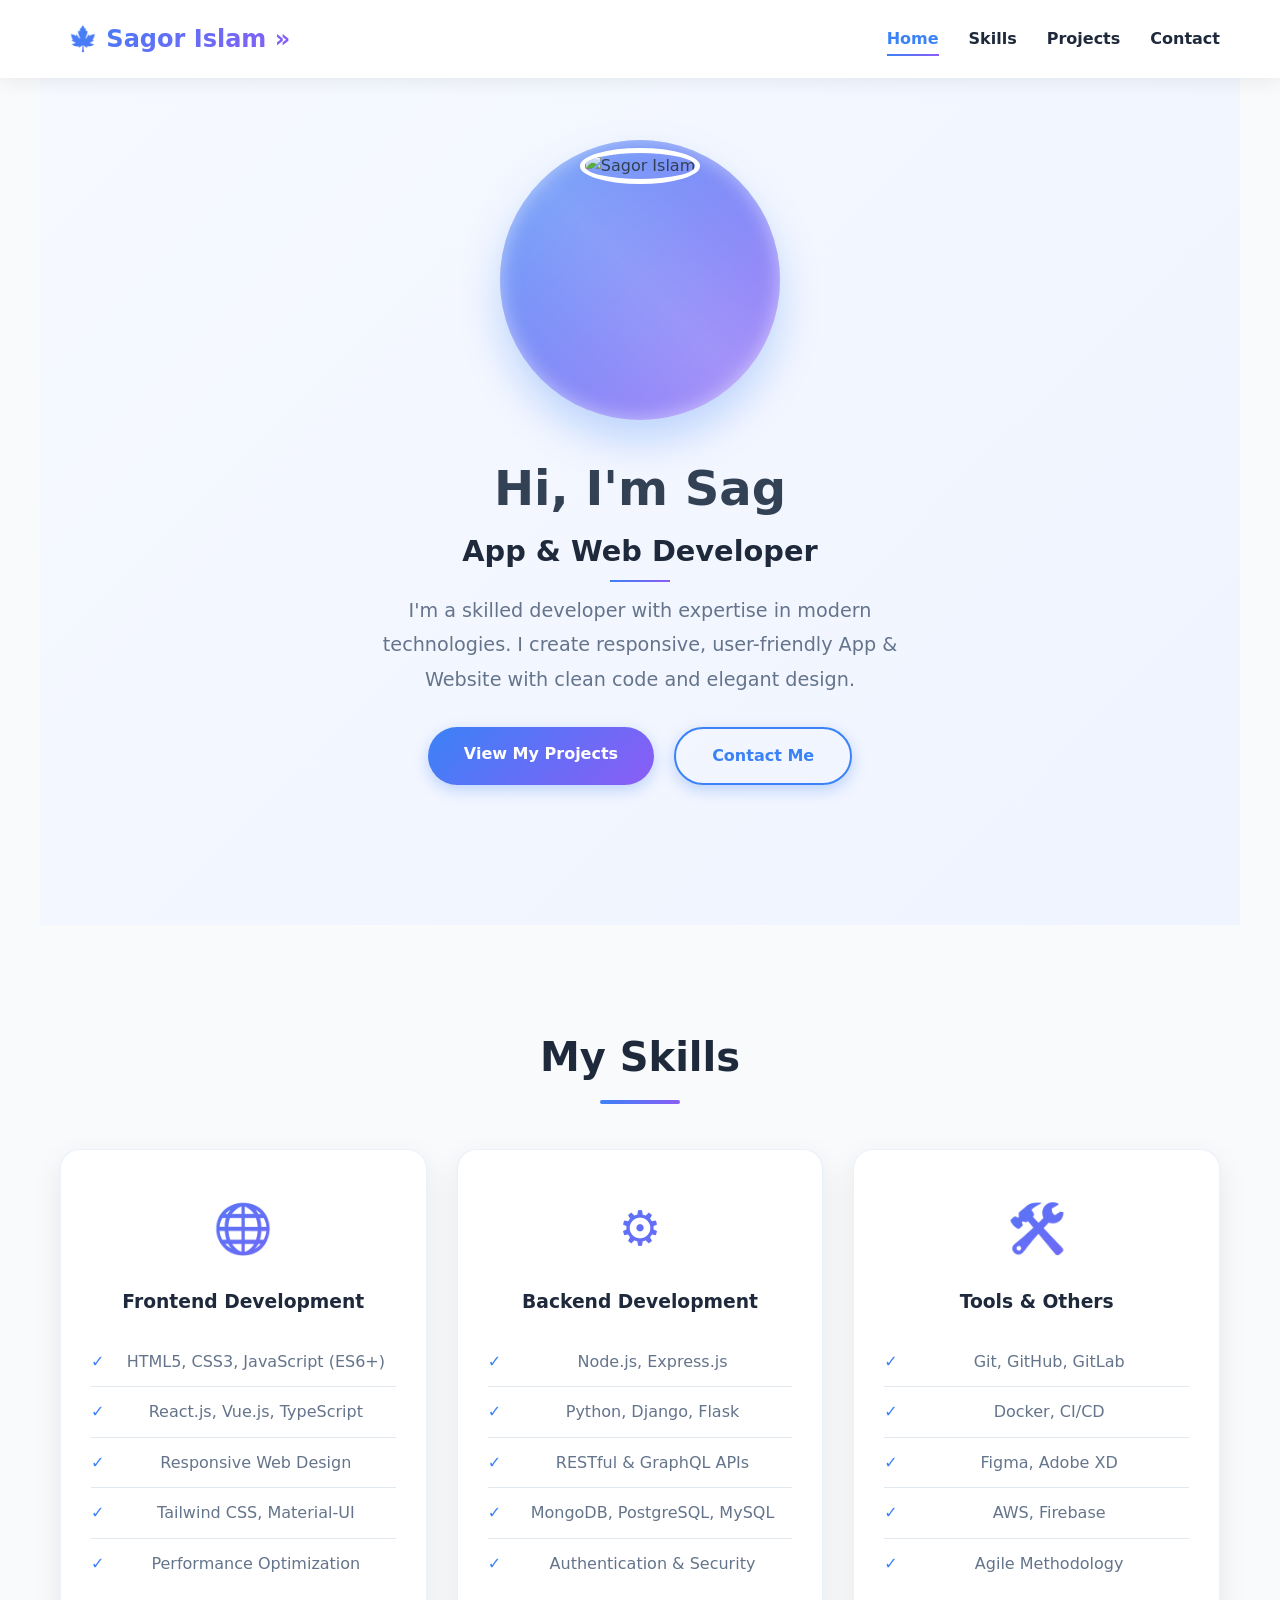
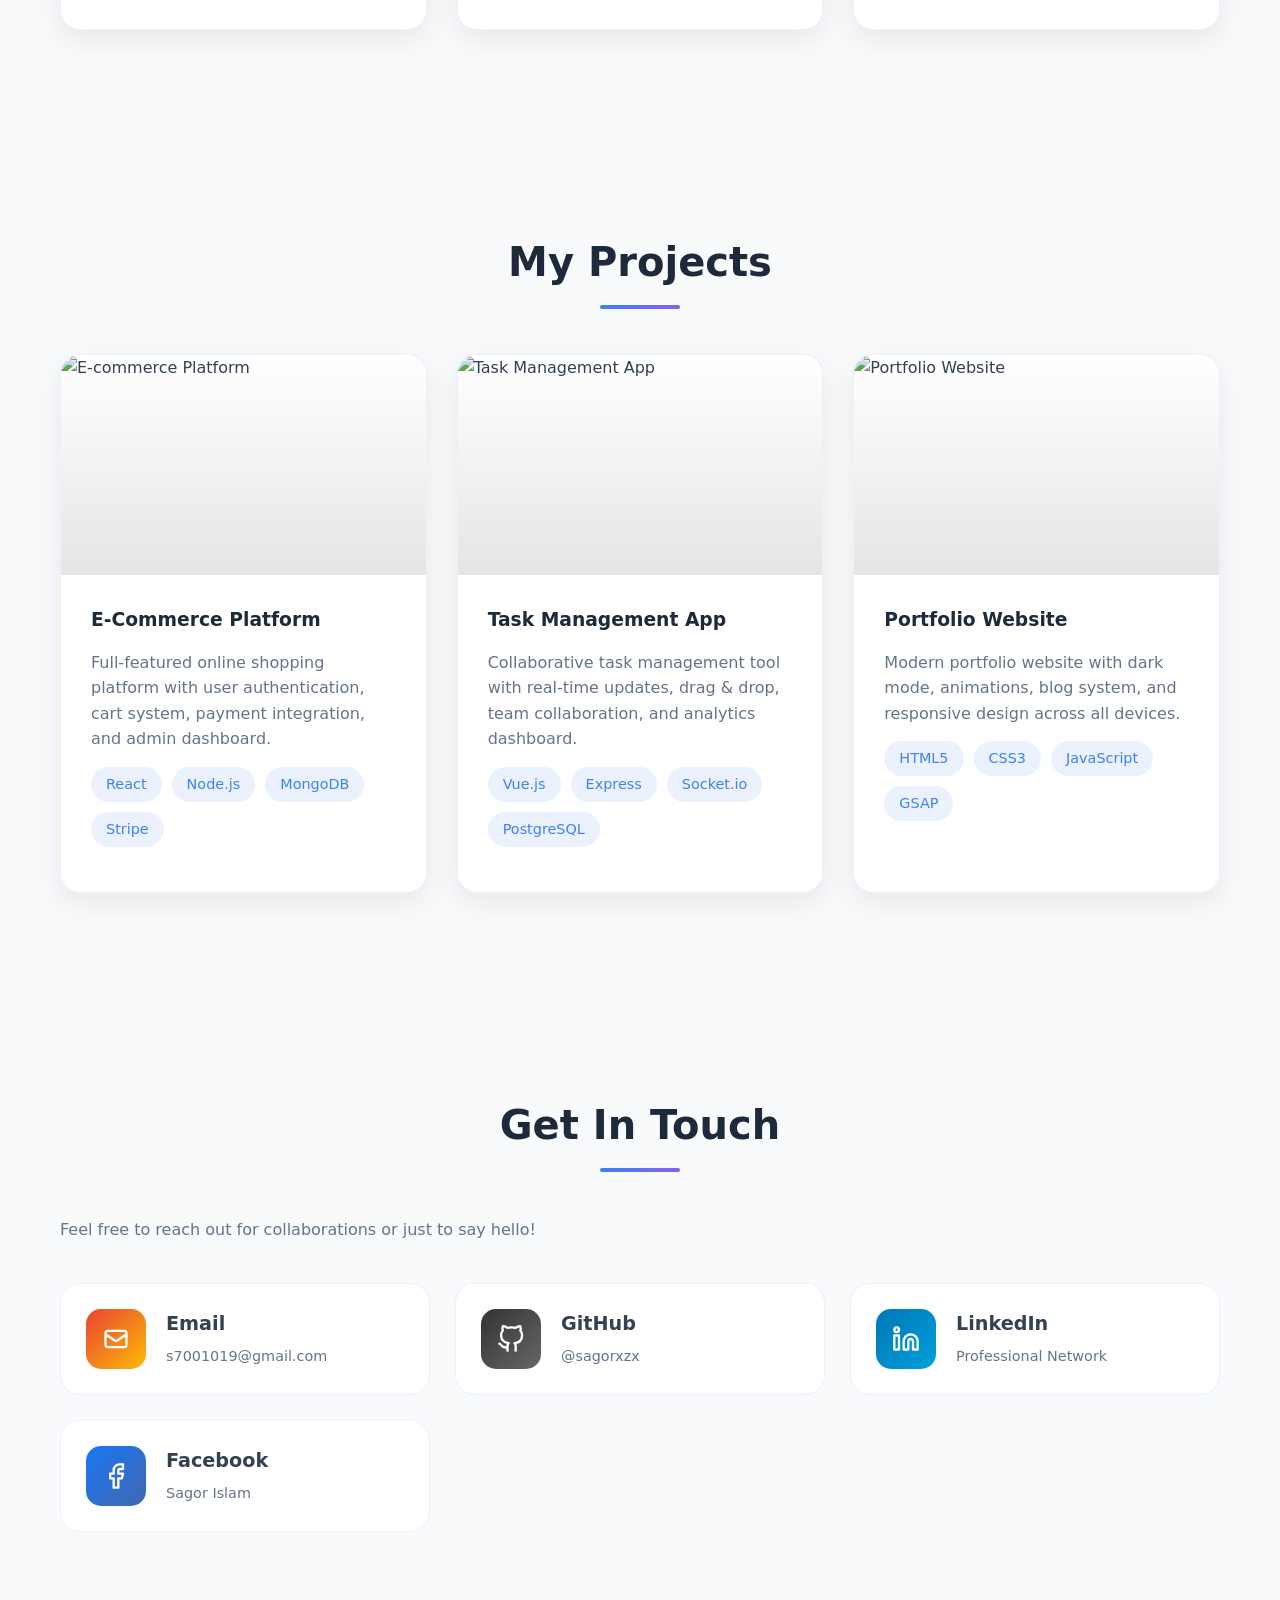
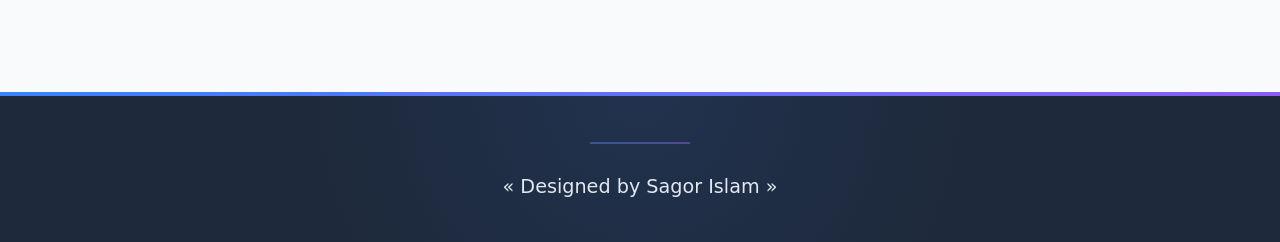
==== index.html @ 961beb1a "1" ====
<!DOCTYPE html>
<html lang="en">
<head>
  <meta charset="UTF-8" />
  <meta name="viewport" content="width=device-width, initial-scale=1.0" />
  <title>Sagor's Portfolio</title>
  
 
  <style>
    /* ===== CSS Reset ===== */
    * {
      margin: 0;
      padding: 0;
      box-sizing: border-box;
    }

    /* ===== Root Variables ===== */
    :root {
      --primary-color: #3b82f6;
      --primary-dark: #2563eb;
      --primary-light: #60a5fa;
      --secondary-color: #1e293b;
      --accent-color: #8b5cf6;
      --bg-color: #f8fafc;
      --text-color: #334155;
      --white: #ffffff;
      --card-bg: #ffffff;
      --shadow: 0 10px 30px rgba(0,0,0,0.08);
      --shadow-hover: 0 20px 40px rgba(59, 130, 246, 0.15);
      --gradient: linear-gradient(135deg, #3b82f6 0%, #8b5cf6 100%);
      --gradient-reverse: linear-gradient(135deg, #8b5cf6 0%, #3b82f6 100%);
      --gradient-radial: radial-gradient(circle at 30% 20%, rgba(59, 130, 246, 0.15) 0%, transparent 50%),
                         radial-gradient(circle at 70% 80%, rgba(139, 92, 246, 0.15) 0%, transparent 50%);
      --transition: all 0.3s ease;
    }

    /* ===== Global Styles ===== */
    html {
      scroll-behavior: smooth;
    }

    body {
      font-family: 'Inter', system-ui, -apple-system, sans-serif;
      background-color: var(--bg-color);
      color: var(--text-color);
      line-height: 1.6;
      overflow-x: hidden;
    }

    section {
      padding: 100px 20px;
      max-width: 1200px;
      margin: auto;
    }

    .section-title {
      text-align: center;
      margin-bottom: 60px;
      position: relative;
    }

    .section-title h2 {
      font-size: 2.5rem;
      color: var(--secondary-color);
      display: inline-block;
      font-weight: 700;
    }

    .section-title h2::after {
      content: '';
      position: absolute;
      width: 80px;
      height: 4px;
      background: var(--gradient);
      bottom: -15px;
      left: 50%;
      transform: translateX(-50%);
      border-radius: 2px;
    }

    p {
      margin-top: 10px;
      color: #64748b;
    }

    /* ===== Navbar ===== */
    header {
      position: fixed;
      top: 0;
      width: 100%;
      background: rgba(255, 255, 255, 0.95);
      backdrop-filter: blur(10px);
      box-shadow: 0 2px 20px rgba(0,0,0,0.08);
      z-index: 1000;
      transition: var(--transition);
    }

    header.scrolled {
      padding: 5px 0;
      box-shadow: 0 10px 30px rgba(0,0,0,0.1);
    }

    nav {
      max-width: 1200px;
      margin: auto;
      display: flex;
      justify-content: space-between;
      align-items: center;
      padding: 20px;
    }

    nav .logo {
      font-weight: 700;
      font-size: 1.5rem;
      background: var(--gradient);
      -webkit-background-clip: text;
      -webkit-text-fill-color: transparent;
      text-decoration: none;
      display: flex;
      align-items: center;
      gap: 8px;
      transition: var(--transition);
    }

    nav .logo::before {
      content: "";
      font-size: 1.3rem;
    }

    nav .logo:hover {
      transform: scale(1.05);
    }

    nav ul {
      list-style: none;
      display: flex;
      gap: 30px;
    }

    nav ul li a {
      text-decoration: none;
      color: var(--secondary-color);
      font-weight: 600;
      font-size: 1rem;
      padding: 8px 0;
      position: relative;
      transition: var(--transition);
    }

    nav ul li a::after {
      content: '';
      position: absolute;
      width: 0;
      height: 2px;
      background: var(--gradient);
      bottom: 0;
      left: 0;
      transition: width 0.3s ease;
    }

    nav ul li a:hover::after,
    nav ul li a.active::after {
      width: 100%;
    }

    nav ul li a:hover,
    nav ul li a.active {
      color: var(--primary-color);
      transform: translateY(-2px);
    }

    /* ===== Hero Section - IMPROVED BACKGROUND ===== */
    .hero {
      min-height: 100vh;
      display: flex;
      flex-direction: column;
      align-items: center;
      justify-content: center;
      position: relative;
      overflow: hidden;
      padding-top: 100px;
      text-align: center;
      background: linear-gradient(135deg, #f6f9ff 0%, #f0f4ff 100%);
    }

    .hero::before {
      content: '';
      position: absolute;
      width: 100%;
      height: 100%;
      background: var(--gradient-radial);
      z-index: -1;
    }

    .hero::after {
      content: '';
      position: absolute;
      top: 0;
      left: 0;
      width: 100%;
      height: 100%;
      background: 
        radial-gradient(circle at 20% 30%, rgba(59, 130, 246, 0.08) 0%, transparent 40%),
        radial-gradient(circle at 80% 70%, rgba(139, 92, 246, 0.08) 0%, transparent 40%),
        radial-gradient(circle at 40% 80%, rgba(59, 130, 246, 0.05) 0%, transparent 30%),
        radial-gradient(circle at 60% 20%, rgba(139, 92, 246, 0.05) 0%, transparent 30%);
      z-index: -1;
      animation: pulse 8s ease-in-out infinite alternate;
    }

    @keyframes pulse {
      0% {
        opacity: 0.7;
        transform: scale(1);
      }
      100% {
        opacity: 1;
        transform: scale(1.05);
      }
    }

    .hero-content {
      max-width: 800px;
      width: 100%;
      display: flex;
      flex-direction: column;
      align-items: center;
      padding: 40px 20px;
      animation: fadeInUp 1s ease;
      position: relative;
      z-index: 1;
    }

    @keyframes fadeInUp {
      from {
        opacity: 0;
        transform: translateY(30px);
      }
      to {
        opacity: 1;
        transform: translateY(0);
      }
    }

    .profile-container {
      width: 280px;
      height: 280px;
      margin: 0 auto 40px;
      border-radius: 50%;
      background: var(--gradient);
      padding: 8px;
      box-shadow: 
        0 20px 40px rgba(59, 130, 246, 0.3),
        0 0 0 15px rgba(255, 255, 255, 0.1),
        inset 0 0 20px rgba(255, 255, 255, 0.5);
      animation: float 6s ease-in-out infinite;
      position: relative;
      overflow: hidden;
    }

    .profile-container::before {
      content: '';
      position: absolute;
      top: -50%;
      left: -50%;
      width: 200%;
      height: 200%;
      background: linear-gradient(
        45deg,
        transparent,
        rgba(255, 255, 255, 0.3),
        transparent
      );
      animation: shine 3s ease-in-out infinite;
    }

    @keyframes shine {
      0% {
        transform: translateX(-100%) translateY(-100%) rotate(45deg);
      }
      100% {
        transform: translateX(100%) translateY(100%) rotate(45deg);
      }
    }

    @keyframes float {
      0%, 100% {
        transform: translateY(0);
      }
      50% {
        transform: translateY(-20px);
      }
    }

    .profile-pic {
      width: 100%;
      height: 100%;
      border-radius: 50%;
      object-fit: cover;
      border: 5px solid white;
      position: relative;
      z-index: 2;
    }

    .hero-text {
      text-align: center;
    }

    .hero h1 {
      font-size: 3rem;
      margin-bottom: 10px;
      line-height: 1.2;
      position: relative;
    }

    .hero .name {
      background: var(--gradient);
      -webkit-background-clip: text;
      -webkit-text-fill-color: transparent;
      font-weight: 700;
      position: relative;
      display: inline-block;
    }

    .hero .name::after {
      content: '';
      position: absolute;
      bottom: -5px;
      left: 0;
      width: 100%;
      height: 3px;
      background: var(--gradient);
      border-radius: 2px;
      transform: scaleX(0);
      transition: transform 0.3s ease;
    }

    .hero h1:hover .name::after {
      transform: scaleX(1);
    }

    .hero h3 {
      font-size: 1.8rem;
      font-weight: 600;
      margin-bottom: 20px;
      color: var(--secondary-color);
      position: relative;
      display: inline-block;
    }

    .hero h3::after {
      content: '';
      position: absolute;
      bottom: -8px;
      left: 50%;
      transform: translateX(-50%);
      width: 60px;
      height: 2px;
      background: var(--gradient);
    }

    .hero p {
      max-width: 600px;
      margin: 0 auto 30px;
      font-size: 1.2rem;
      line-height: 1.8;
      color: #64748b;
      position: relative;
      padding: 0 20px;
    }

    .hero-btns {
      display: flex;
      gap: 20px;
      margin-top: 30px;
      justify-content: center;
    }

    .btn {
      display: inline-block;
      padding: 14px 36px;
      background: var(--gradient);
      color: var(--white);
      border-radius: 50px;
      text-decoration: none;
      font-weight: 600;
      font-size: 1rem;
      transition: var(--transition);
      border: none;
      cursor: pointer;
      box-shadow: 0 5px 15px rgba(59, 130, 246, 0.3);
      position: relative;
      overflow: hidden;
      z-index: 1;
    }

    .btn::before {
      content: '';
      position: absolute;
      top: 0;
      left: 0;
      width: 100%;
      height: 100%;
      background: var(--gradient-reverse);
      z-index: -1;
      opacity: 0;
      transition: opacity 0.3s ease;
    }

    .btn:hover {
      transform: translateY(-5px);
      box-shadow: 0 15px 30px rgba(59, 130, 246, 0.4);
    }

    .btn:hover::before {
      opacity: 1;
    }

    .btn-outline {
      background: transparent;
      color: var(--primary-color);
      border: 2px solid var(--primary-color);
    }

    .btn-outline:hover {
      background: var(--gradient);
      color: white;
      border-color: transparent;
    }

    /* ===== Skills Section ===== */
    .skills-container {
      display: grid;
      grid-template-columns: repeat(auto-fit, minmax(300px, 1fr));
      gap: 30px;
      margin-top: 40px;
    }

    .skill-card {
      background: var(--card-bg);
      padding: 40px 30px;
      border-radius: 20px;
      box-shadow: var(--shadow);
      transition: var(--transition);
      text-align: center;
      border: 1px solid rgba(59, 130, 246, 0.1);
      position: relative;
      overflow: hidden;
    }

    .skill-card::before {
      content: '';
      position: absolute;
      top: 0;
      left: 0;
      width: 100%;
      height: 5px;
      background: var(--gradient);
      transform: scaleX(0);
      transition: transform 0.3s ease;
      transform-origin: left;
    }

    .skill-card:hover::before {
      transform: scaleX(1);
    }

    .skill-card:hover {
      transform: translateY(-10px);
      box-shadow: var(--shadow-hover);
      border-color: rgba(59, 130, 246, 0.3);
    }

    .skill-icon {
      font-size: 3rem;
      margin-bottom: 20px;
      display: block;
      background: var(--gradient);
      -webkit-background-clip: text;
      -webkit-text-fill-color: transparent;
      transition: var(--transition);
    }

    .skill-card:hover .skill-icon {
      transform: scale(1.1) rotate(5deg);
    }

    .skill-card h3 {
      margin-bottom: 15px;
      color: var(--secondary-color);
      transition: var(--transition);
    }

    .skill-card:hover h3 {
      color: var(--primary-color);
    }

    .skill-list {
      list-style: none;
      margin-top: 20px;
    }

    .skill-list li {
      padding: 12px 0;
      border-bottom: 1px solid #e2e8f0;
      color: #64748b;
      position: relative;
      padding-left: 25px;
      transition: var(--transition);
    }

    .skill-list li:hover {
      color: var(--primary-color);
      transform: translateX(5px);
    }

    .skill-list li:last-child {
      border-bottom: none;
    }

    .skill-list li::before {
      content: "✓";
      position: absolute;
      left: 0;
      color: var(--primary-color);
      font-weight: bold;
      transition: var(--transition);
    }

    .skill-list li:hover::before {
      transform: scale(1.3);
    }

    /* ===== Projects Section ===== */
    .projects-container {
      display: grid;
      grid-template-columns: repeat(auto-fill, minmax(350px, 1fr));
      gap: 30px;
      margin-top: 40px;
    }

    .project-card {
      background: var(--card-bg);
      border-radius: 20px;
      overflow: hidden;
      box-shadow: var(--shadow);
      transition: var(--transition);
      border: 1px solid rgba(59, 130, 246, 0.1);
      position: relative;
    }

    .project-card::after {
      content: '';
      position: absolute;
      top: 0;
      left: 0;
      width: 100%;
      height: 100%;
      background: var(--gradient);
      opacity: 0;
      transition: opacity 0.3s ease;
      z-index: 1;
      pointer-events: none;
    }

    .project-card:hover::after {
      opacity: 0.05;
    }

    .project-card:hover {
      transform: translateY(-10px);
      box-shadow: var(--shadow-hover);
    }

    .project-img {
      height: 220px;
      width: 100%;
      overflow: hidden;
      position: relative;
    }

    .project-img::after {
      content: '';
      position: absolute;
      top: 0;
      left: 0;
      width: 100%;
      height: 100%;
      background: linear-gradient(to bottom, transparent, rgba(0,0,0,0.1));
      z-index: 1;
    }

    .project-img img {
      width: 100%;
      height: 100%;
      object-fit: cover;
      transition: transform 0.5s ease;
    }

    .project-card:hover .project-img img {
      transform: scale(1.1);
    }

    .project-content {
      padding: 30px;
      position: relative;
      z-index: 2;
    }

    .project-content h3 {
      margin-bottom: 15px;
      color: var(--secondary-color);
      transition: var(--transition);
    }

    .project-card:hover .project-content h3 {
      color: var(--primary-color);
    }

    .project-tags {
      display: flex;
      flex-wrap: wrap;
      gap: 10px;
      margin: 15px 0;
    }

    .project-tags span {
      background: rgba(59, 130, 246, 0.1);
      color: var(--primary-color);
      padding: 6px 15px;
      border-radius: 20px;
      font-size: 0.9rem;
      font-weight: 500;
      transition: var(--transition);
    }

    .project-tags span:hover {
      background: rgba(59, 130, 246, 0.2);
      transform: translateY(-2px);
    }

    /* ===== Contact Section - Design 4 (Tilt Effect) ===== */
    .tilt-cards {
      display: grid;
      grid-template-columns: repeat(auto-fit, minmax(280px, 1fr));
      gap: 25px;
      margin-top: 40px;
    }

    .contact-link.tilt {
      display: flex;
      flex-direction: row;
      align-items: center;
      padding: 25px;
      text-align: left;
      width: 100%;
      background: var(--card-bg);
      border: 1px solid rgba(59, 130, 246, 0.1);
      border-radius: 20px;
      transition: all 0.4s cubic-bezier(0.175, 0.885, 0.32, 1.275);
      perspective: 1000px;
      position: relative;
      overflow: hidden;
      text-decoration: none;
      color: var(--text-color);
    }

    .contact-link.tilt::before {
      content: '';
      position: absolute;
      top: 0;
      left: 0;
      width: 100%;
      height: 100%;
      background: var(--gradient);
      opacity: 0;
      transition: opacity 0.3s ease;
      z-index: 0;
    }

    .contact-link.tilt:hover {
      transform: rotateY(10deg) rotateX(5deg) translateY(-10px);
      box-shadow: 
        20px 20px 40px rgba(0,0,0,0.1),
        -10px -10px 30px rgba(255,255,255,0.7);
      color: white;
    }

    .contact-link.tilt:hover::before {
      opacity: 1;
    }

    .tilt-icon {
      width: 60px;
      height: 60px;
      border-radius: 15px;
      display: flex;
      align-items: center;
      justify-content: center;
      margin-right: 20px;
      flex-shrink: 0;
      transition: all 0.3s ease;
      position: relative;
      z-index: 1;
    }

    .tilt-icon svg {
      width: 28px;
      height: 28px;
      transition: all 0.3s ease;
    }

    .contact-link.tilt:hover .tilt-icon {
      transform: scale(1.1) rotate(-5deg);
      border-radius: 20px;
      background: rgba(255, 255, 255, 0.2);
    }

    .contact-link.tilt:hover .tilt-icon svg {
      color: white;
    }

    .email-icon {
      background: linear-gradient(135deg, #EA4335 0%, #FBBC05 100%);
    }

    .email-icon svg {
      color: white;
    }

    .github-icon {
      background: linear-gradient(135deg, #333 0%, #666 100%);
    }

    .github-icon svg {
      color: white;
    }

    .linkedin-icon {
      background: linear-gradient(135deg, #0077B5 0%, #00A0DC 100%);
    }

    .linkedin-icon svg {
      color: white;
    }

    .facebook-icon {
      background: linear-gradient(135deg, #1877F2 0%, #4267B2 100%);
    }

    .facebook-icon svg {
      color: white;
    }

    .tilt-content {
      flex: 1;
      position: relative;
      z-index: 1;
    }

    .tilt-title {
      font-weight: 700;
      font-size: 1.2rem;
      display: block;
      margin-bottom: 5px;
      transition: all 0.3s ease;
    }

    .tilt-sub {
      font-size: 0.9rem;
      color: #64748b;
      display: block;
      transition: all 0.3s ease;
    }

    .contact-link.tilt:hover .tilt-title,
    .contact-link.tilt:hover .tilt-sub {
      color: white;
    }

    .tilt-arrow {
      font-size: 1.5rem;
      font-weight: 300;
      opacity: 0;
      transform: translateX(-10px);
      transition: all 0.3s ease;
      position: relative;
      z-index: 1;
    }

    .contact-link.tilt:hover .tilt-arrow {
      opacity: 1;
      transform: translateX(0);
      color: white;
    }

    /* ===== Footer ===== */
    footer {
      text-align: center;
      padding: 20px 20px;
      background: var(--secondary-color);
      color: #cbd5e1;
      margin-top: 60px;
      position: relative;
      overflow: hidden;
    }

    footer::before {
      content: '';
      position: absolute;
      top: 0;
      left: 0;
      right: 0;
      height: 4px;
      background: var(--gradient);
    }

    footer::after {
      content: '';
      position: absolute;
      top: 0;
      left: 0;
      width: 100%;
      height: 100%;
      background: radial-gradient(circle at 50% 0%, rgba(59, 130, 246, 0.1) 0%, transparent 50%);
      pointer-events: none;
    }

    .footer-content {
      max-width: 600px;
      margin: 0 auto;
      position: relative;
      z-index: 1;
    }

    .footer-content p {
      font-size: 1.2rem;
      margin-bottom: 20px;
      color: #e2e8f0;
    }

    .copyright {
      margin-top: 30px;
      font-size: 0.9rem;
      color: #94a3b8;
      position: relative;
      padding-top: 20px;
    }

    .copyright::before {
      content: '';
      position: absolute;
      top: 0;
      left: 50%;
      transform: translateX(-50%);
      width: 100px;
      height: 2px;
      background: var(--gradient);
      opacity: 0.5;
    }

    /* ===== Scroll Progress Indicator ===== */
    .scroll-progress {
      position: fixed;
      top: 0;
      left: 0;
      width: 0%;
      height: 4px;
      background: var(--gradient);
      z-index: 9999;
      transition: width 0.1s ease;
    }

    /* ===== Back to Top Button ===== */
    .back-to-top {
      position: fixed;
      bottom: 30px;
      right: 30px;
      width: 50px;
      height: 50px;
      background: var(--gradient);
      color: white;
      border-radius: 50%;
      display: flex;
      align-items: center;
      justify-content: center;
      text-decoration: none;
      font-size: 1.5rem;
      box-shadow: 0 5px 20px rgba(59, 130, 246, 0.3);
      transition: var(--transition);
      opacity: 0;
      visibility: hidden;
      transform: translateY(20px);
      z-index: 100;
    }

    .back-to-top.visible {
      opacity: 1;
      visibility: visible;
      transform: translateY(0);
    }

    .back-to-top:hover {
      transform: translateY(-5px);
      box-shadow: 0 10px 30px rgba(59, 130, 246, 0.4);
    }

    /* ===== Responsive ===== */
    @media (max-width: 992px) {
      .profile-container {
        width: 250px;
        height: 250px;
      }
      
      .hero h1 {
        font-size: 2.8rem;
      }
      
      .section-title h2 {
        font-size: 2.2rem;
      }
    }

    @media (max-width: 768px) {
      section {
        padding: 80px 20px;
      }
      
      .hero h1 {
        font-size: 2.4rem;
      }
      
      .hero h3 {
        font-size: 1.5rem;
      }
      
      .hero-btns {
        flex-direction: column;
        align-items: center;
        gap: 15px;
      }
      
      .btn {
        width: 100%;
        max-width: 250px;
      }
      
      nav ul {
        gap: 15px;
      }
      
      .projects-container {
        grid-template-columns: 1fr;
      }
      
      .tilt-cards {
        grid-template-columns: 1fr;
        gap: 20px;
      }
      
      .contact-link.tilt {
        padding: 20px;
      }
      
      .tilt-icon {
        width: 50px;
        height: 50px;
        margin-right: 15px;
      }
      
      .tilt-icon svg {
        width: 24px;
        height: 24px;
      }
    }

    @media (max-width: 576px) {
      nav {
        flex-direction: column;
        gap: 15px;
        padding: 15px;
      }
      
      nav ul {
        flex-wrap: wrap;
        justify-content: center;
        gap: 12px;
      }
      
      nav ul li a {
        font-size: 0.9rem;
      }
      
      .hero h1 {
        font-size: 2.2rem;
      }
      
      .profile-container {
        width: 220px;
        height: 220px;
      }
      
      .skill-card {
        padding: 30px 20px;
      }
      
      .section-title h2 {
        font-size: 1.8rem;
      }
      
      .tilt-title {
        font-size: 1.1rem;
      }
      
      .tilt-sub {
        font-size: 0.85rem;
      }
      
      .contact-link.tilt {
        padding: 18px;
      }
      
      .tilt-icon {
        width: 45px;
        height: 45px;
        margin-right: 12px;
      }
      
      .hero p {
        font-size: 1.1rem;
        padding: 0 15px;
      }
      
      .back-to-top {
        bottom: 20px;
        right: 20px;
        width: 45px;
        height: 45px;
        font-size: 1.3rem;
      }
    }
  </style>
</head>

<body>
  <!-- =====================
       Scroll Progress
       ===================== -->
  <div class="scroll-progress" id="scrollProgress"></div>

  <!-- =====================
       Navbar
       ===================== -->
  <header>
    <nav>
      <a href="#home" class="logo">
             🍁 Sagor Islam »</a>
      <ul>
        <li><a href="#home" class="active">Home</a></li>
        <li><a href="#skills">Skills</a></li>
        <li><a href="#projects">Projects</a></li>
        <li><a href="#contact">Contact</a></li>
      </ul>
    </nav>
  </header>

  <!-- =====================
       Hero Section
       ===================== -->
  <section class="hero" id="home">
    <div class="hero-content">
      <!-- Profile Picture First -->
      <div class="profile-container">
        <img src="profile_image.png" 
             alt="Sagor Islam" class="profile-pic">
      </div>
      
      <!-- Text Content Below Picture -->
      <div class="hero-text">
        <h1>Hi, I'm <span class="name">Sagor </span></h1>
        <h3>App & Web Developer </h3>
     
        <p>I'm a skilled developer with expertise in modern technologies. I create responsive, user-friendly App & Website with clean code and elegant design.
                 </p>
        
              
        <!-- Buttons -->
        <div class="hero-btns">
          <a href="#projects" class="btn">View My Projects</a>
          <a href="#contact" class="btn btn-outline">Contact Me</a>
        </div>
      </div>
    </div>
  </section>

  <!-- =====================
       Skills Section
       ===================== -->
  <section id="skills">
    <div class="section-title">
      <h2>My Skills</h2>
    </div>
    <div class="skills-container">
      <div class="skill-card">
        <div class="skill-icon">🌐</div>
        <h3>Frontend Development</h3>
        <ul class="skill-list">
          <li>HTML5, CSS3, JavaScript (ES6+)</li>
          <li>React.js, Vue.js, TypeScript</li>
          <li>Responsive Web Design</li>
          <li>Tailwind CSS, Material-UI</li>
          <li>Performance Optimization</li>
        </ul>
      </div>
      
      <div class="skill-card">
        <div class="skill-icon">⚙️</div>
        <h3>Backend Development</h3>
        <ul class="skill-list">
          <li>Node.js, Express.js</li>
          <li>Python, Django, Flask</li>
          <li>RESTful & GraphQL APIs</li>
          <li>MongoDB, PostgreSQL, MySQL</li>
          <li>Authentication & Security</li>
        </ul>
      </div>
      
      <div class="skill-card">
        <div class="skill-icon">🛠️</div>
        <h3>Tools & Others</h3>
        <ul class="skill-list">
          <li>Git, GitHub, GitLab</li>
          <li>Docker, CI/CD</li>
          <li>Figma, Adobe XD</li>
          <li>AWS, Firebase</li>
          <li>Agile Methodology</li>
        </ul>
      </div>
    </div>
  </section>

  <!-- =====================
       Projects Section
       ===================== -->
  <section id="projects">
    <div class="section-title">
      <h2>My Projects</h2>
    </div>
    <div class="projects-container">
      <div class="project-card">
        <div class="project-img">
          <img src="https://images.unsplash.com/photo-1556742049-0cfed4f6a45d?ixlib=rb-4.0.3&ixid=M3wxMjA3fDB8MHxwaG90by1wYWdlfHx8fGVufDB8fHx8fA%3D%3D&auto=format&fit=crop&w=1170&q=80" 
               alt="E-commerce Platform">
        </div>
        <div class="project-content">
          <h3>E-Commerce Platform</h3>
          <p>Full-featured online shopping platform with user authentication, cart system, payment integration, and admin dashboard.</p>
          <div class="project-tags">
            <span>React</span>
            <span>Node.js</span>
            <span>MongoDB</span>
            <span>Stripe</span>
          </div>
        </div>
      </div>
      
      <div class="project-card">
        <div class="project-img">
          <img src="https://images.unsplash.com/photo-1611224923853-80b023f02d71?ixlib=rb-4.0.3&ixid=M3wxMjA3fDB8MHxwaG90by1wYWdlfHx8fGVufDB8fHx8fA%3D%3D&auto=format&fit=crop&w=1169&q=80" 
               alt="Task Management App">
        </div>
        <div class="project-content">
          <h3>Task Management App</h3>
          <p>Collaborative task management tool with real-time updates, drag & drop, team collaboration, and analytics dashboard.</p>
          <div class="project-tags">
            <span>Vue.js</span>
            <span>Express</span>
            <span>Socket.io</span>
            <span>PostgreSQL</span>
          </div>
        </div>
      </div>
      
      <div class="project-card">
        <div class="project-img">
          <img src="https://images.unsplash.com/photo-1460925895917-afdab827c52f?ixlib=rb-4.0.3&ixid=M3wxMjA3fDB8MHxwaG90by1wYWdlfHx8fGVufDB8fHx8fA%3D%3D&auto=format&fit=crop&w=1115&q=80" 
               alt="Portfolio Website">
        </div>
        <div class="project-content">
          <h3>Portfolio Website</h3>
          <p>Modern portfolio website with dark mode, animations, blog system, and responsive design across all devices.</p>
          <div class="project-tags">
            <span>HTML5</span>
            <span>CSS3</span>
            <span>JavaScript</span>
            <span>GSAP</span>
          </div>
        </div>
      </div>
    </div>
  </section>

  <!-- =====================
       Contact Section - Design 4
       ===================== -->
  <section class="contact" id="contact">
    <div class="section-title">
      <h2>Get In Touch</h2>
    </div>
    <div class="contact-container">
      <p>Feel free to reach out for collaborations or just to say hello!</p>
      
      <!-- Tilt Effect Design -->
      <div class="contact-links tilt-cards">
        <!-- Email -->
        <a href="mailto:s7001019@gmail.com" class="contact-link tilt">
          <div class="tilt-icon email-icon">
            <svg viewBox="0 0 24 24" fill="none" xmlns="http://www.w3.org/2000/svg">
              <path d="M3 8L10.89 13.26C11.2187 13.4793 11.6049 13.5963 12 13.5963C12.3951 13.5963 12.7813 13.4793 13.11 13.26L21 8M5 19H19C20.1 19 21 18.1 21 17V7C21 5.9 20.1 5 19 5H5C3.9 5 3 5.9 3 7V17C3 18.1 3.9 19 5 19Z" stroke="currentColor" stroke-width="2" stroke-linecap="round" stroke-linejoin="round"/>
            </svg>
          </div>
          <div class="tilt-content">
            <span class="tilt-title">Email</span>
            <span class="tilt-sub">s7001019@gmail.com</span>
          </div>
          <div class="tilt-arrow">→</div>
        </a>
        
        <!-- GitHub -->
        <a href="https://github.com/sagorxzx" target="_blank" class="contact-link tilt">
          <div class="tilt-icon github-icon">
            <svg viewBox="0 0 24 24" fill="none" xmlns="http://www.w3.org/2000/svg">
              <path d="M9 19C4 20.5 4 16.5 2 16M16 22V18.13C16.0375 17.6532 15.9731 17.1738 15.811 16.7238C15.6489 16.2738 15.3929 15.8634 15.06 15.52C18.2 15.17 21.5 13.98 21.5 8.52C21.4997 7.12383 20.9627 5.7812 20 4.77C20.4559 3.54851 20.4236 2.19835 19.91 1C19.91 1 18.73 0.65 16 2.48C13.708 1.85882 11.292 1.85882 9 2.48C6.27 0.65 5.09 1 5.09 1C4.57638 2.19835 4.54414 3.54851 5 4.77C4.03013 5.7887 3.49252 7.14346 3.5 8.55C3.5 13.97 6.8 15.16 9.94 15.55C9.611 15.89 9.35726 16.2954 9.19531 16.7399C9.03335 17.1844 8.96681 17.6581 9 18.13V22" stroke="currentColor" stroke-width="2" stroke-linecap="round" stroke-linejoin="round"/>
            </svg>
          </div>
          <div class="tilt-content">
            <span class="tilt-title">GitHub</span>
            <span class="tilt-sub">@sagorxzx</span>
          </div>
          <div class="tilt-arrow">→</div>
        </a>
        
        <!-- LinkedIn -->
        <a href="https://linkedin.com" target="_blank" class="contact-link tilt">
          <div class="tilt-icon linkedin-icon">
            <svg viewBox="0 0 24 24" fill="none" xmlns="http://www.w3.org/2000/svg">
              <path d="M16 8C17.5913 8 19.1174 8.63214 20.2426 9.75736C21.3679 10.8826 22 12.4087 22 14V21H18V14C18 13.4696 17.7893 12.9609 17.4142 12.5858C17.0391 12.2107 16.5304 12 16 12C15.4696 12 14.9609 12.2107 14.5858 12.5858C14.2107 12.9609 14 13.4696 14 14V21H10V14C10 12.4087 10.6321 10.8826 11.7574 9.75736C12.8826 8.63214 14.4087 8 16 8Z" stroke="currentColor" stroke-width="2" stroke-linecap="round" stroke-linejoin="round"/>
              <path d="M6 9H2V21H6V9Z" stroke="currentColor" stroke-width="2" stroke-linecap="round" stroke-linejoin="round"/>
              <path d="M4 6C5.10457 6 6 5.10457 6 4C6 2.89543 5.10457 2 4 2C2.89543 2 2 2.89543 2 4C2 5.10457 2.89543 6 4 6Z" stroke="currentColor" stroke-width="2" stroke-linecap="round" stroke-linejoin="round"/>
            </svg>
          </div>
          <div class="tilt-content">
            <span class="tilt-title">LinkedIn</span>
            <span class="tilt-sub">Professional Network</span>
          </div>
          <div class="tilt-arrow">→</div>
        </a>
        
        <!-- Facebook -->
        <a href="https://www.facebook.com/sagor.islam.sajjad.2025" target="_blank" class="contact-link tilt">
          <div class="tilt-icon facebook-icon">
            <svg viewBox="0 0 24 24" fill="none" xmlns="http://www.w3.org/2000/svg">
              <path d="M18 2H15C13.6739 2 12.4021 2.52678 11.4645 3.46447C10.5268 4.40215 10 5.67392 10 7V10H7V14H10V22H14V14H17L18 10H14V7C14 6.73478 14.1054 6.48043 14.2929 6.29289C14.4804 6.10536 14.7348 6 15 6H18V2Z" stroke="currentColor" stroke-width="2" stroke-linecap="round" stroke-linejoin="round"/>
            </svg>
          </div>
          <div class="tilt-content">
            <span class="tilt-title">Facebook</span>
            <span class="tilt-sub">Sagor Islam</span>
          </div>
          <div class="tilt-arrow">→</div>
        </a>
      </div>
    </div>
  </section>

  <!-- =====================
       Footer
       ===================== -->
  <footer>
    <div class="footer-content">
      <div class="copyright">
        <p> « Designed by Sagor Islam » </p>
      </div>
    </div>
  </footer>

  <!-- =====================
       Back to Top Button
       ===================== -->
  <a href="#home" class="back-to-top" id="backToTop">↑</a>

  <!-- =====================
       Internal JavaScript
       ===================== -->
  <script>
    // Navbar scroll effect
    const header = document.querySelector('header');
    window.addEventListener('scroll', () => {
      if (window.scrollY > 100) {
        header.classList.add('scrolled');
      } else {
        header.classList.remove('scrolled');
      }
    });

    // Active nav link on scroll
    const sections = document.querySelectorAll("section");
    const navLinks = document.querySelectorAll("nav ul li a");

    const updateActiveLink = () => {
      let current = "";
      
      sections.forEach(section => {
        const sectionTop = section.offsetTop - 150;
        if (window.pageYOffset >= sectionTop) {
          current = section.getAttribute("id");
        }
      });

      navLinks.forEach(link => {
        link.classList.remove("active");
        if (link.getAttribute("href") === "#" + current) {
          link.classList.add("active");
        }
      });
    };

    window.addEventListener("scroll", updateActiveLink);
    updateActiveLink(); // Initial call

    // Smooth scrolling for anchor links
    document.querySelectorAll('a[href^="#"]').forEach(anchor => {
      anchor.addEventListener('click', function(e) {
        e.preventDefault();
        const targetId = this.getAttribute('href');
        if (targetId === '#') return;
        
        const targetElement = document.querySelector(targetId);
        if (targetElement) {
          window.scrollTo({
            top: targetElement.offsetTop - 80,
            behavior: 'smooth'
          });
        }
      });
    });

    // Scroll progress indicator
    const scrollProgress = document.getElementById('scrollProgress');
    window.addEventListener('scroll', () => {
      const windowHeight = document.documentElement.scrollHeight - document.documentElement.clientHeight;
      const scrolled = (window.pageYOffset / windowHeight) * 100;
      scrollProgress.style.width = scrolled + '%';
    });

    // Back to top button
    const backToTopBtn = document.getElementById('backToTop');
    window.addEventListener('scroll', () => {
      if (window.pageYOffset > 500) {
        backToTopBtn.classList.add('visible');
      } else {
        backToTopBtn.classList.remove('visible');
      }
    });

    // Project cards animation on scroll
    const observerOptions = {
      threshold: 0.1,
      rootMargin: '0px 0px -50px 0px'
    };

    const observer = new IntersectionObserver((entries) => {
      entries.forEach(entry => {
        if (entry.isIntersecting) {
          entry.target.style.opacity = "1";
          entry.target.style.transform = "translateY(0)";
        }
      });
    }, observerOptions);

    // Observe project cards
    document.querySelectorAll('.project-card').forEach(card => {
      card.style.opacity = "0";
      card.style.transform = "translateY(30px)";
      card.style.transition = "opacity 0.5s ease, transform 0.5s ease";
      observer.observe(card);
    });

    // Observe skill cards
    document.querySelectorAll('.skill-card').forEach(card => {
      card.style.opacity = "0";
      card.style.transform = "translateY(20px)";
      card.style.transition = "opacity 0.5s ease 0.2s, transform 0.5s ease 0.2s";
      observer.observe(card);
    });

    // Observe contact links
    document.querySelectorAll('.contact-link.tilt').forEach(link => {
      link.style.opacity = "0";
      link.style.transform = "translateY(20px)";
      link.style.transition = "opacity 0.5s ease 0.4s, transform 0.5s ease 0.4s";
      observer.observe(link);
    });

    // Tilt effect for contact cards
    document.querySelectorAll('.contact-link.tilt').forEach(link => {
      link.addEventListener('mouseenter', function(e) {
        const card = this;
        const cardRect = card.getBoundingClientRect();
        const x = e.clientX - cardRect.left;
        const y = e.clientY - cardRect.top;
        
        const centerX = cardRect.width / 2;
        const centerY = cardRect.height / 2;
        
        const rotateY = ((x - centerX) / centerX) * 10;
        const rotateX = ((centerY - y) / centerY) * 5;
        
        card.style.transform = `perspective(1000px) rotateX(${rotateX}deg) rotateY(${rotateY}deg) translateY(-10px)`;
      });
      
      link.addEventListener('mousemove', function(e) {
        const card = this;
        const cardRect = card.getBoundingClientRect();
        const x = e.clientX - cardRect.left;
        const y = e.clientY - cardRect.top;
        
        const centerX = cardRect.width / 2;
        const centerY = cardRect.height / 2;
        
        const rotateY = ((x - centerX) / centerX) * 10;
        const rotateX = ((centerY - y) / centerY) * 5;
        
        card.style.transform = `perspective(1000px) rotateX(${rotateX}deg) rotateY(${rotateY}deg) translateY(-10px)`;
      });
      
      link.addEventListener('mouseleave', function() {
        this.style.transform = 'perspective(1000px) rotateX(0) rotateY(0) translateY(0)';
      });
    });

    // Add typing effect to hero text
    const heroTitle = document.querySelector('.hero h1');
    const originalText = heroTitle.textContent;
    heroTitle.textContent = '';
    
    let i = 0;
    const typeWriter = () => {
      if (i < originalText.length) {
        heroTitle.textContent += originalText.charAt(i);
        i++;
        setTimeout(typeWriter, 100);
      }
    };
    
    // Start typing effect after page loads
    window.addEventListener('load', () => {
      setTimeout(typeWriter, 500);
    });

    // Skill list item hover effect
    document.querySelectorAll('.skill-list li').forEach(item => {
      item.addEventListener('mouseenter', function() {
        this.style.color = 'var(--primary-color)';
        this.style.transform = 'translateX(5px)';
      });
      
      item.addEventListener('mouseleave', function() {
        this.style.color = '';
        this.style.transform = '';
      });
    });

    // Project tag hover effect
    document.querySelectorAll('.project-tags span').forEach(tag => {
      tag.addEventListener('mouseenter', function() {
        this.style.transform = 'translateY(-2px)';
      });
      
      tag.addEventListener('mouseleave', function() {
        this.style.transform = '';
      });
    });

    // Nav link hover effect enhancement
    document.querySelectorAll('nav ul li a').forEach(link => {
      link.addEventListener('mouseenter', function() {
        this.style.transform = 'translateY(-2px)';
      });
      
      link.addEventListener('mouseleave', function() {
        if (!this.classList.contains('active')) {
          this.style.transform = '';
        }
      });
    });

    // Button hover sound effect simulation
    document.querySelectorAll('.btn').forEach(btn => {
      btn.addEventListener('mouseenter', function() {
        this.style.transform = 'translateY(-5px) scale(1.05)';
      });
      
      btn.addEventListener('mouseleave', function() {
        this.style.transform = 'translateY(-5px)';
      });
    });
  </script>
</body>
</html>
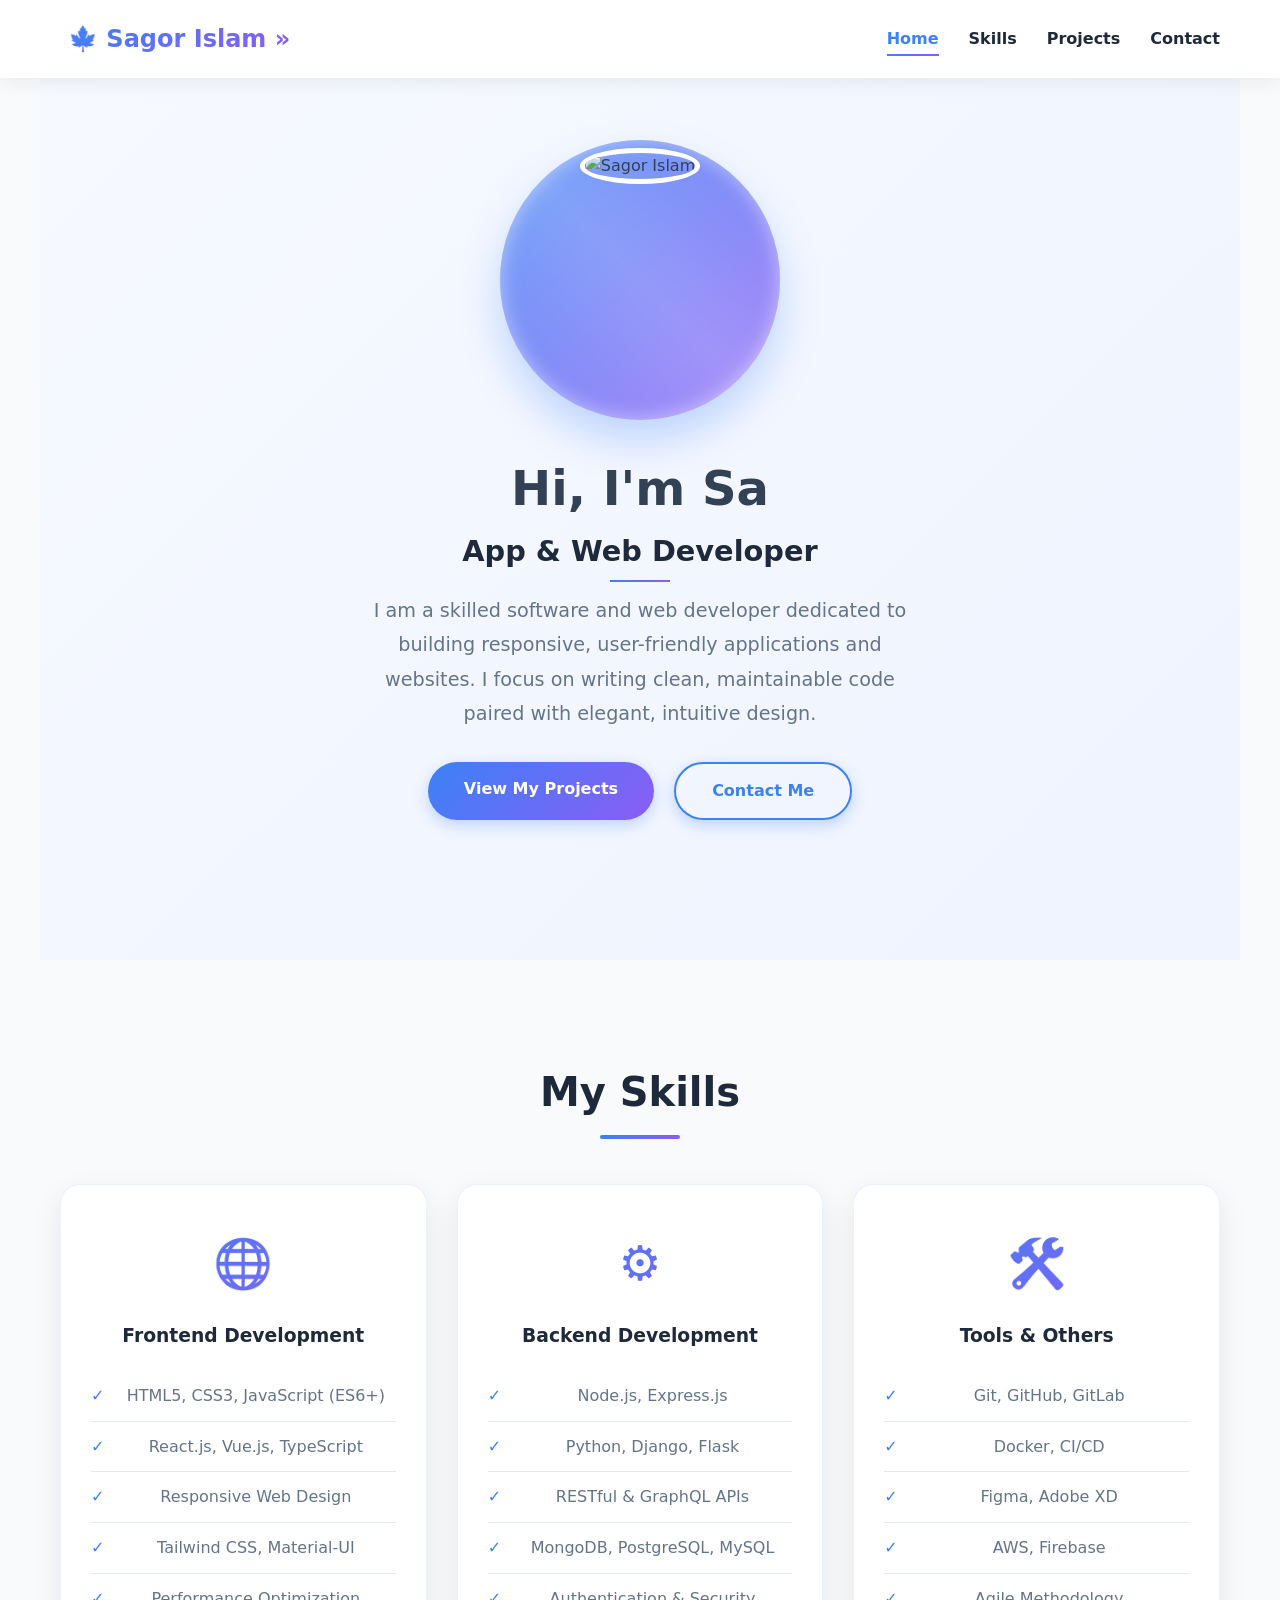
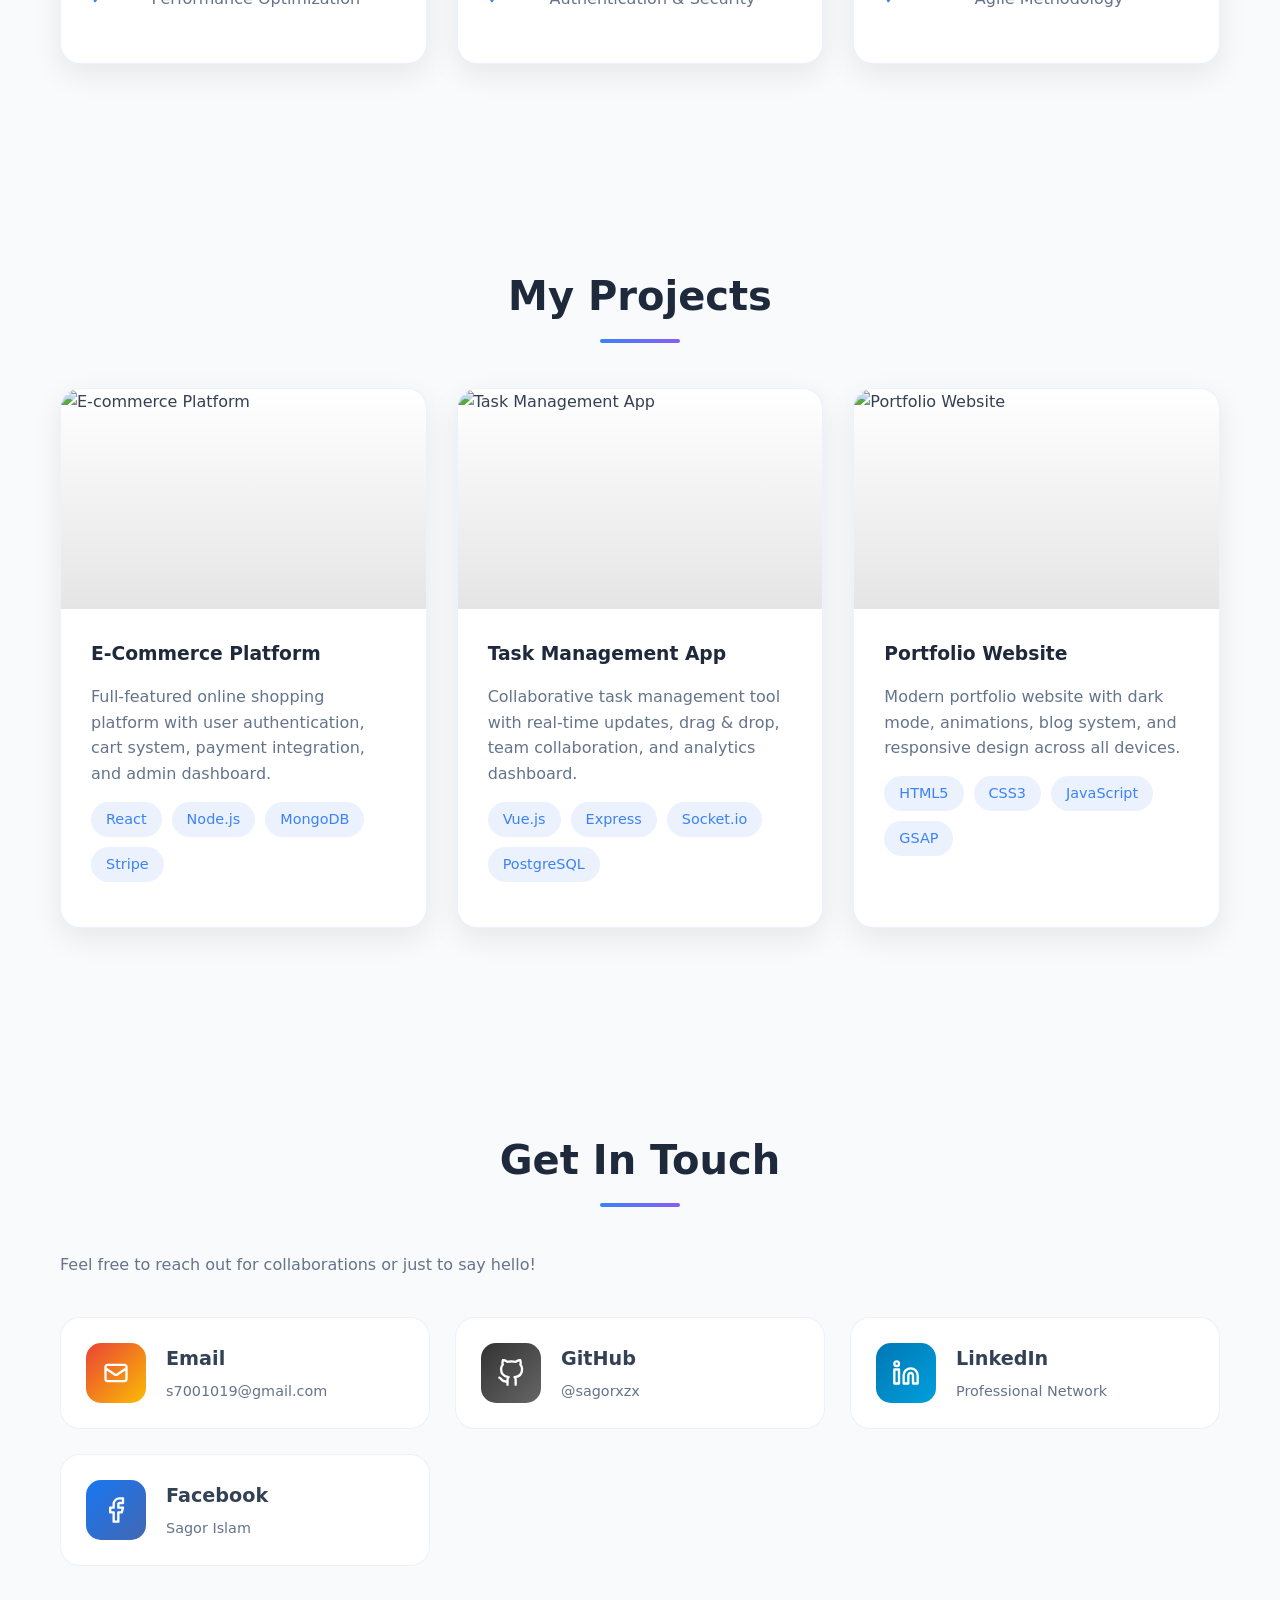
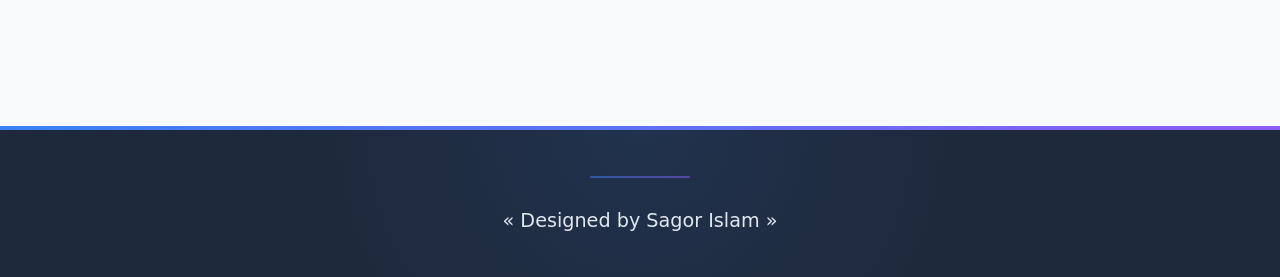
==== commit 6a306a54: "Revise hero text description in index.html Updated the introduction paragraph to enhance clarity and" ====
--- a/index.html
+++ b/index.html
@@ -1080,8 +1080,8 @@
         <h1>Hi, I'm <span class="name">Sagor </span></h1>
         <h3>App & Web Developer </h3>
      
-        <p>I'm a skilled developer with expertise in modern technologies. I create responsive, user-friendly App & Website with clean code and elegant design.
-                 </p>
+        <p> I am a skilled software and web developer dedicated to building responsive, user-friendly applications and websites. I focus on writing clean, maintainable code paired with elegant, intuitive design.
+        </p>
         
               
         <!-- Buttons -->
@@ -1507,4 +1507,4 @@
     });
   </script>
 </body>
-</html>+</html>
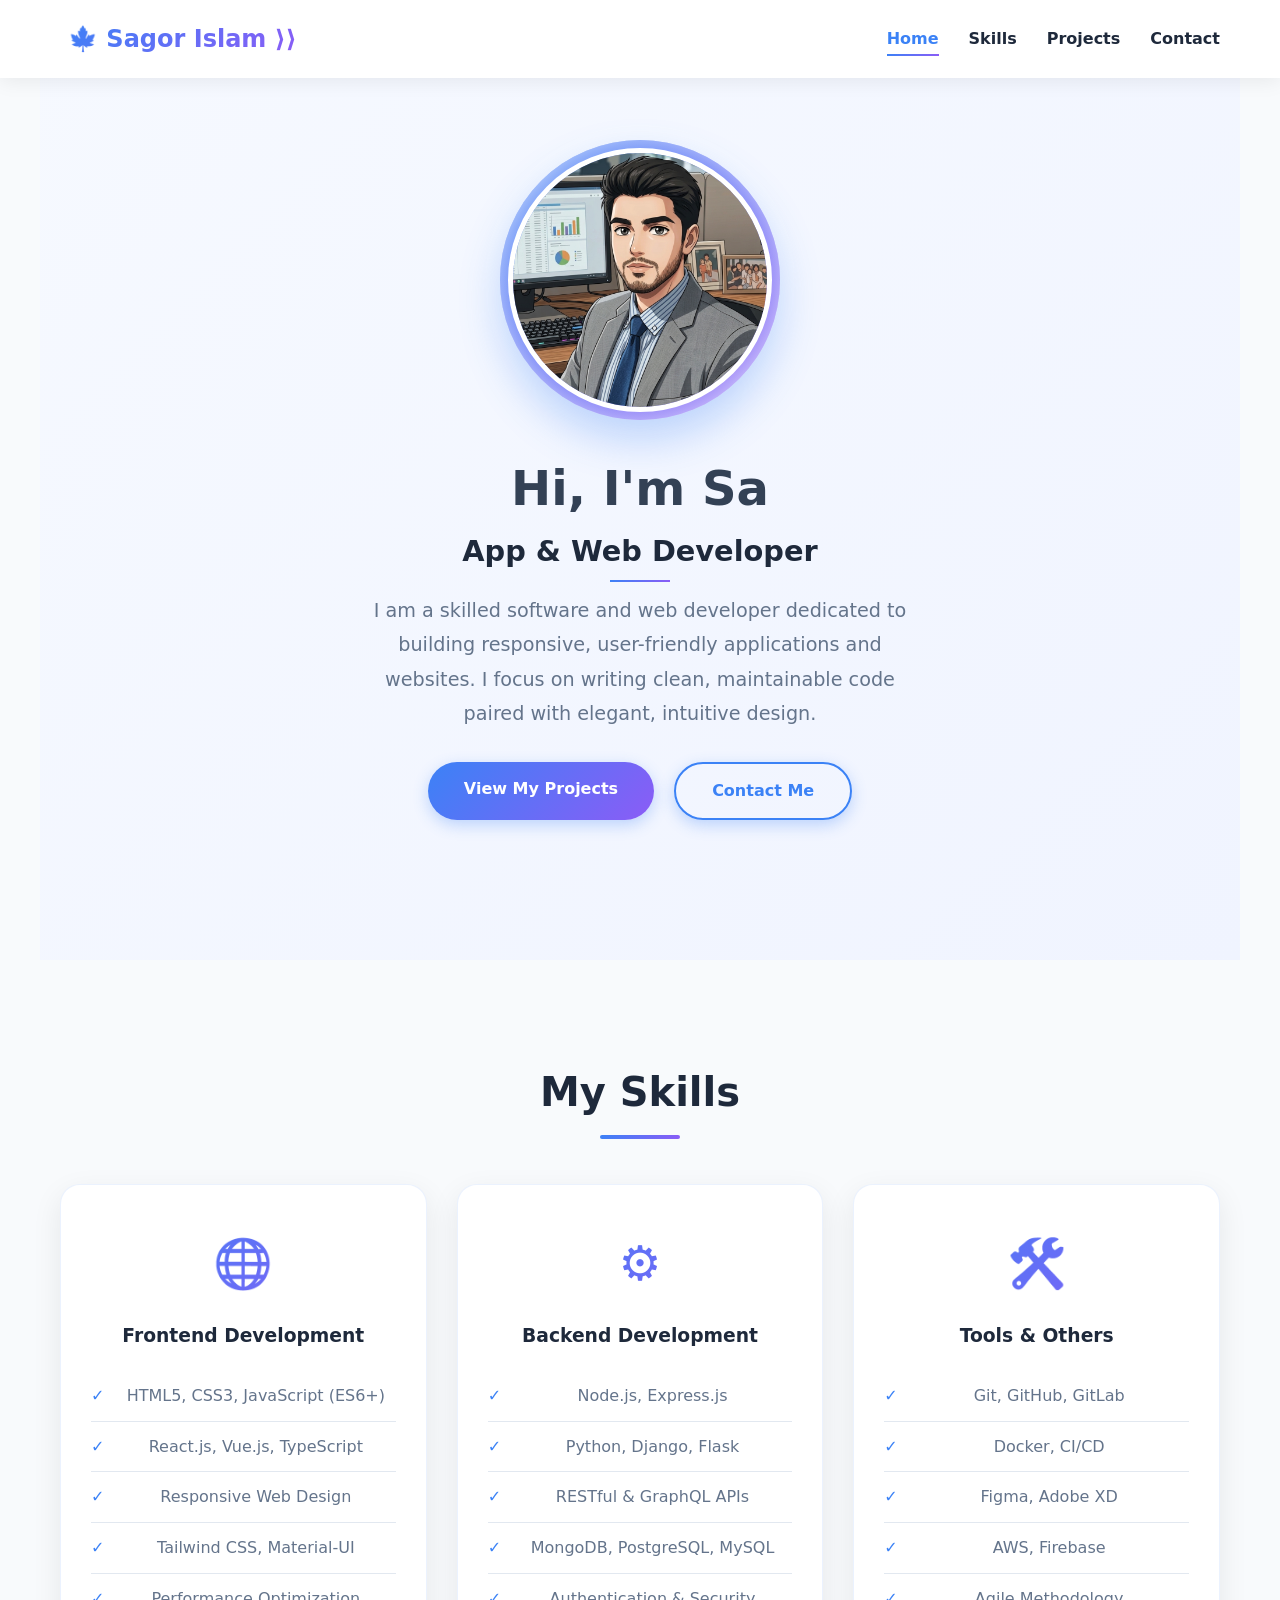
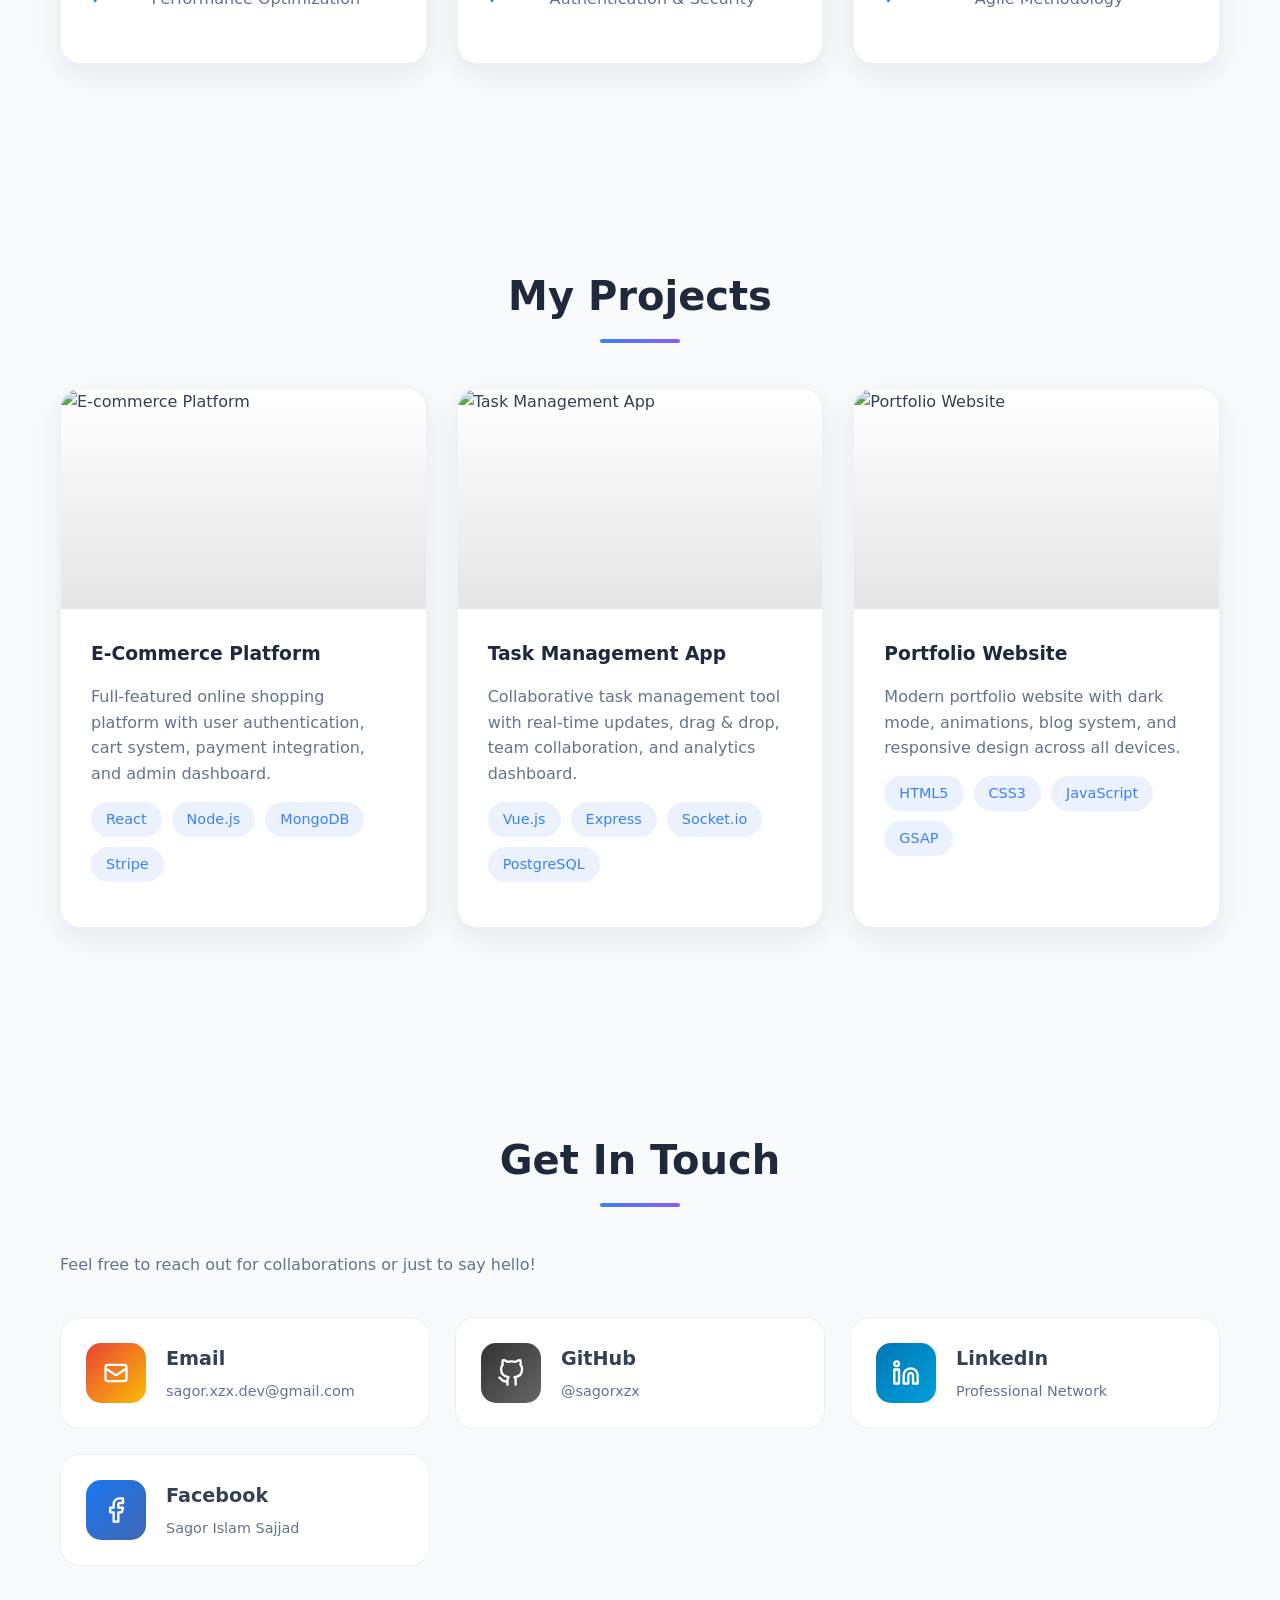
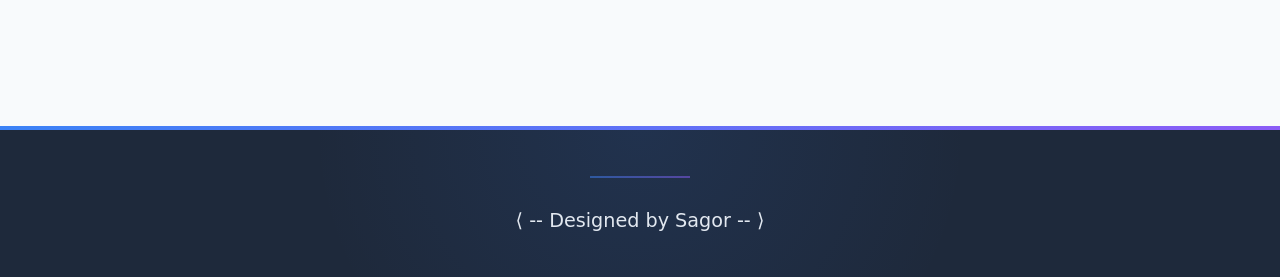
==== commit 63d059d9: "Major Update" ====
--- a/index.html
+++ b/index.html
@@ -1054,7 +1054,7 @@
   <header>
     <nav>
       <a href="#home" class="logo">
-             🍁 Sagor Islam »</a>
+             🍁 Sagor Islam ⟩⟩</a>
       <ul>
         <li><a href="#home" class="active">Home</a></li>
         <li><a href="#skills">Skills</a></li>
@@ -1072,7 +1072,7 @@
       <!-- Profile Picture First -->
       <div class="profile-container">
         <img src="profile_image.png" 
-             alt="Sagor Islam" class="profile-pic">
+             alt="Profile Picture" class="profile-pic">
       </div>
       
       <!-- Text Content Below Picture -->
@@ -1213,7 +1213,7 @@
       <!-- Tilt Effect Design -->
       <div class="contact-links tilt-cards">
         <!-- Email -->
-        <a href="mailto:s7001019@gmail.com" class="contact-link tilt">
+        <a href="mailto:sagor.xzx.dev@gmail.com" class="contact-link tilt">
           <div class="tilt-icon email-icon">
             <svg viewBox="0 0 24 24" fill="none" xmlns="http://www.w3.org/2000/svg">
               <path d="M3 8L10.89 13.26C11.2187 13.4793 11.6049 13.5963 12 13.5963C12.3951 13.5963 12.7813 13.4793 13.11 13.26L21 8M5 19H19C20.1 19 21 18.1 21 17V7C21 5.9 20.1 5 19 5H5C3.9 5 3 5.9 3 7V17C3 18.1 3.9 19 5 19Z" stroke="currentColor" stroke-width="2" stroke-linecap="round" stroke-linejoin="round"/>
@@ -1221,7 +1221,7 @@
           </div>
           <div class="tilt-content">
             <span class="tilt-title">Email</span>
-            <span class="tilt-sub">s7001019@gmail.com</span>
+            <span class="tilt-sub">sagor.xzx.dev@gmail.com</span>
           </div>
           <div class="tilt-arrow">→</div>
         </a>
@@ -1265,7 +1265,7 @@
           </div>
           <div class="tilt-content">
             <span class="tilt-title">Facebook</span>
-            <span class="tilt-sub">Sagor Islam</span>
+            <span class="tilt-sub">Sagor Islam Sajjad</span>
           </div>
           <div class="tilt-arrow">→</div>
         </a>
@@ -1279,7 +1279,7 @@
   <footer>
     <div class="footer-content">
       <div class="copyright">
-        <p> « Designed by Sagor Islam » </p>
+        <p> ⟨ -- Designed by Sagor -- ⟩ </p>
       </div>
     </div>
   </footer>
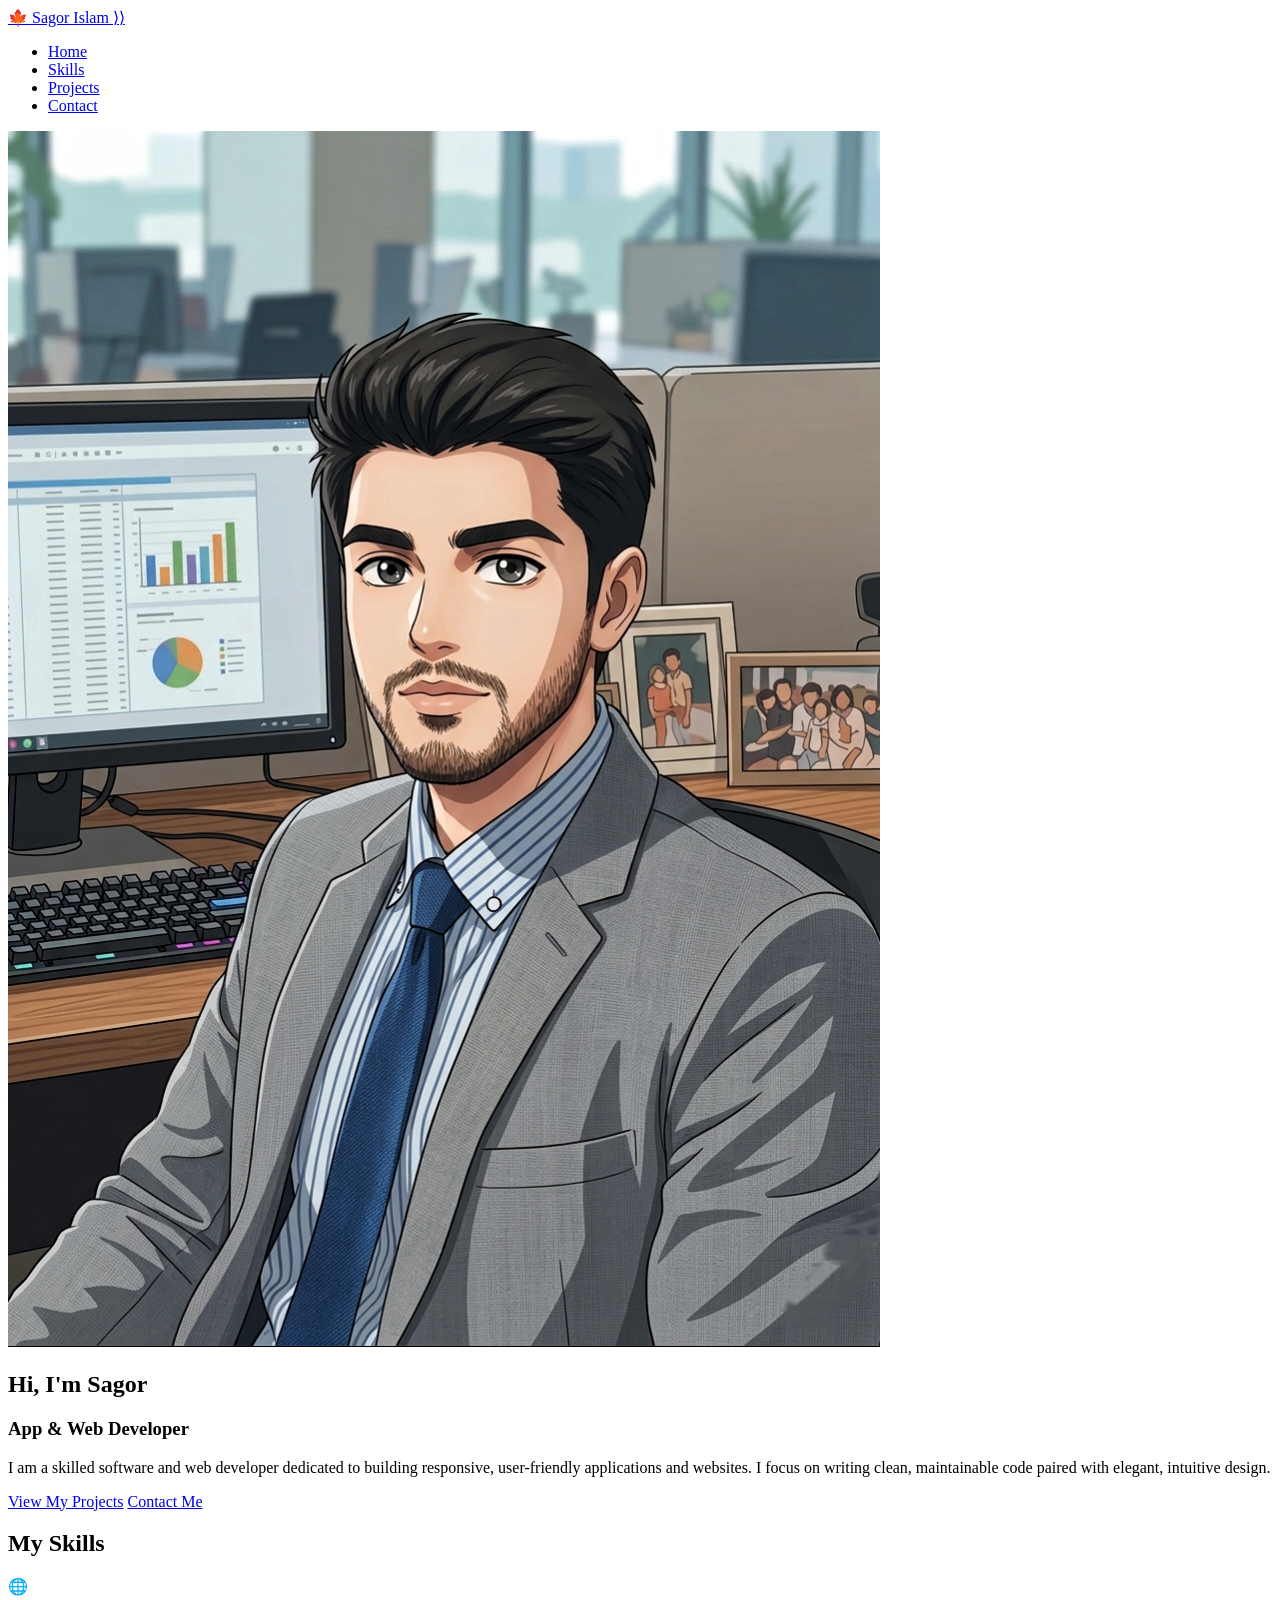
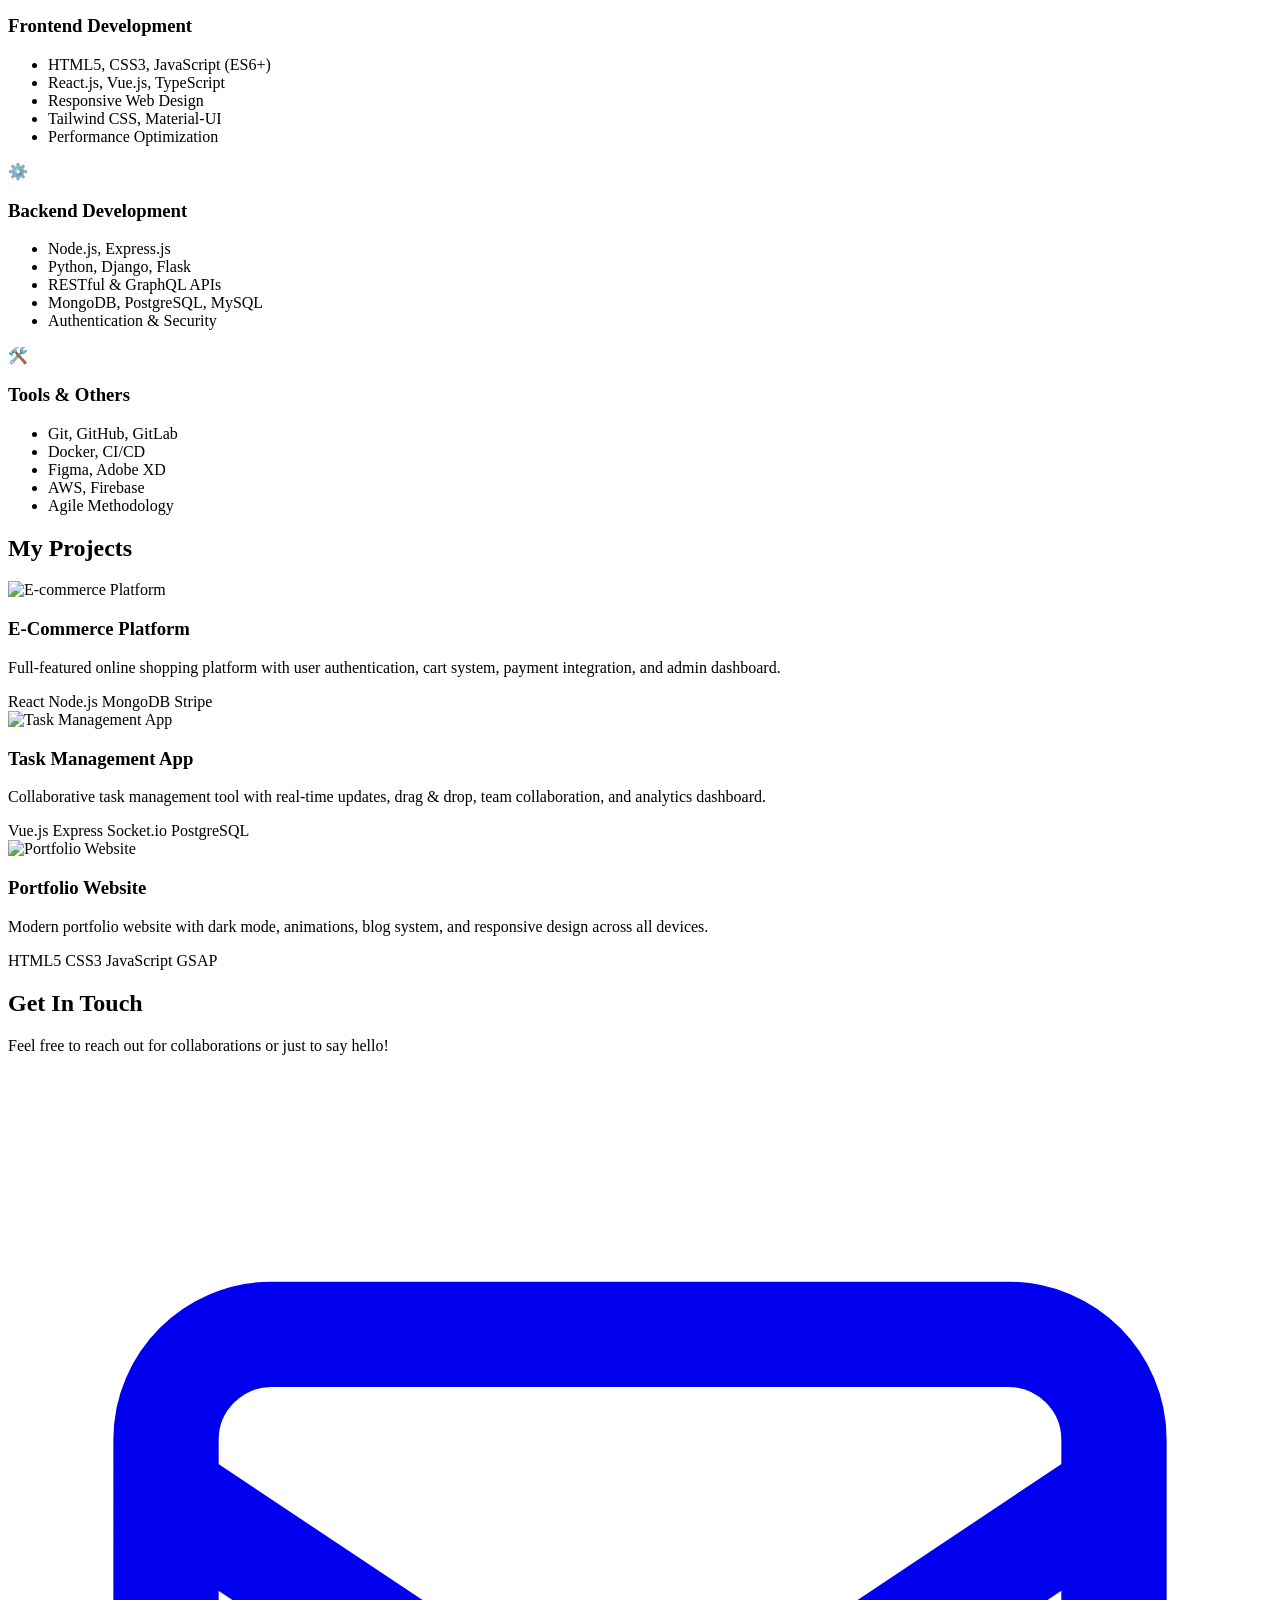
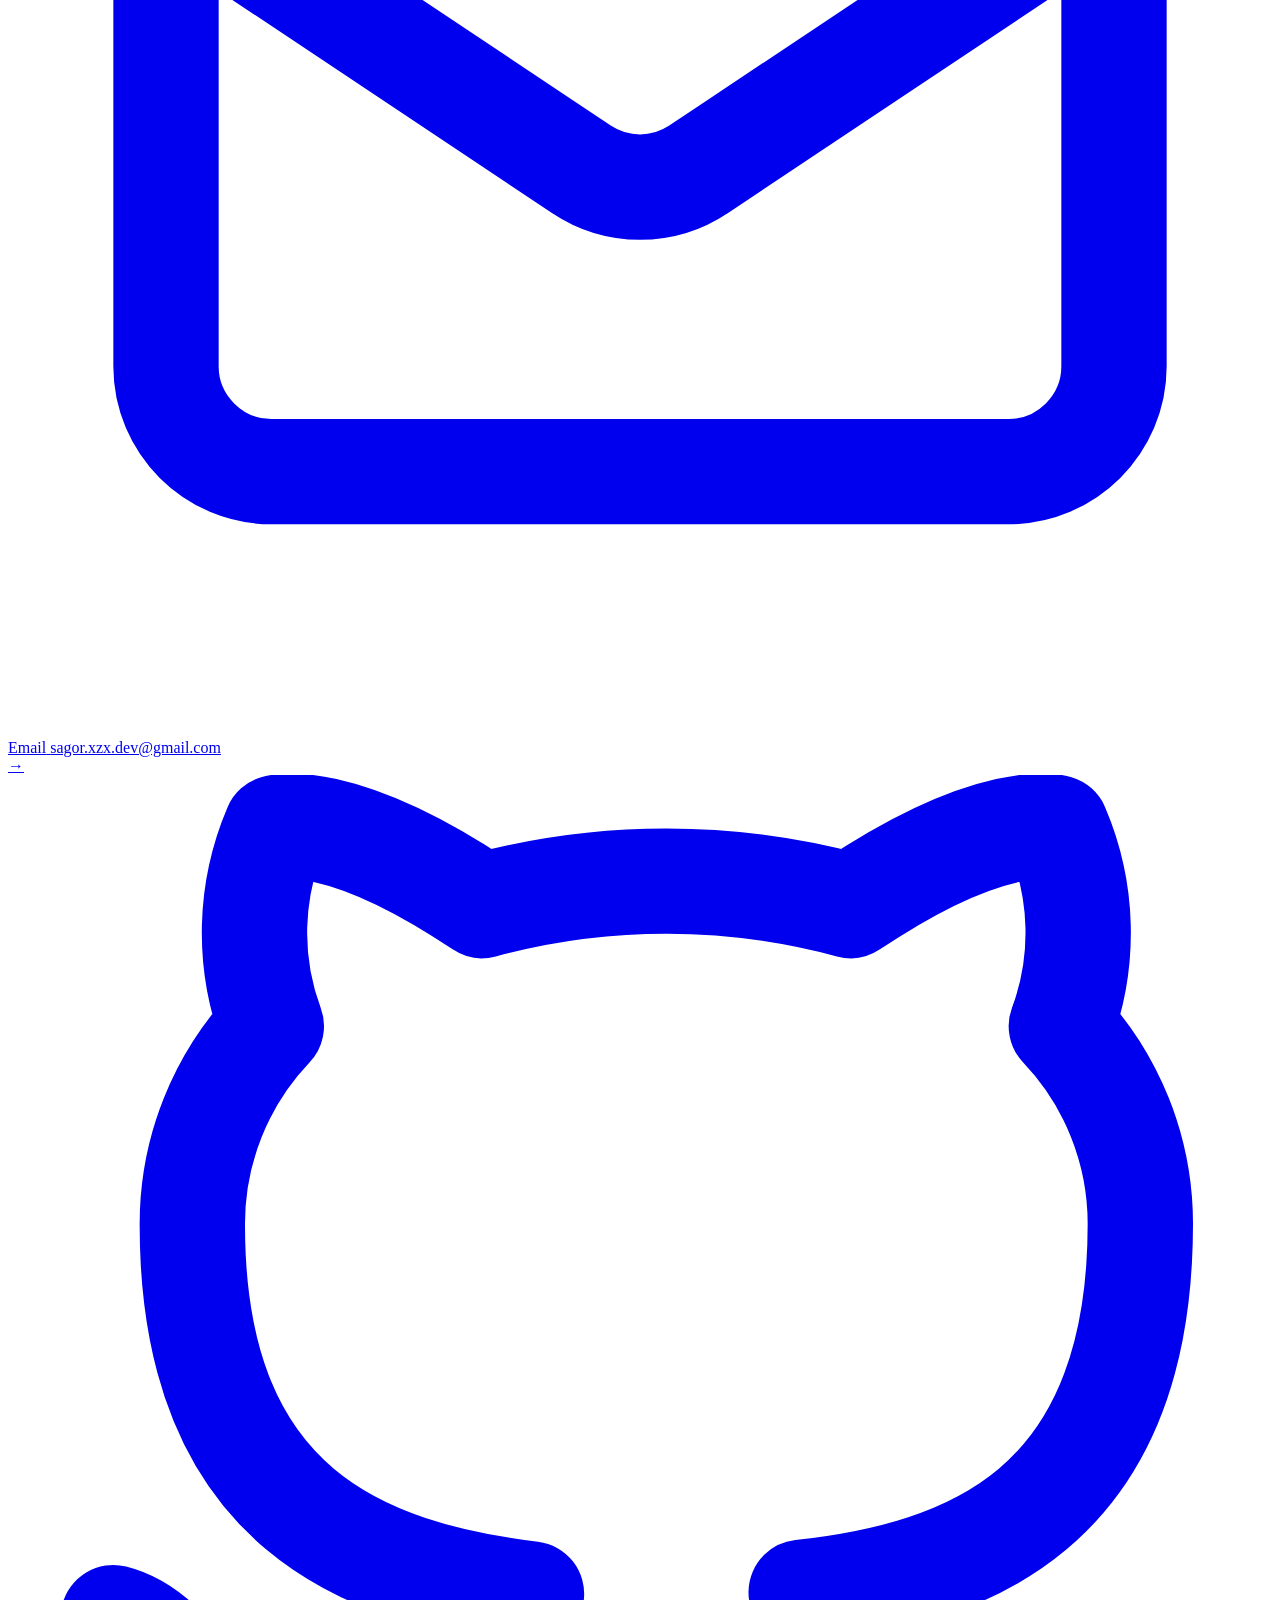
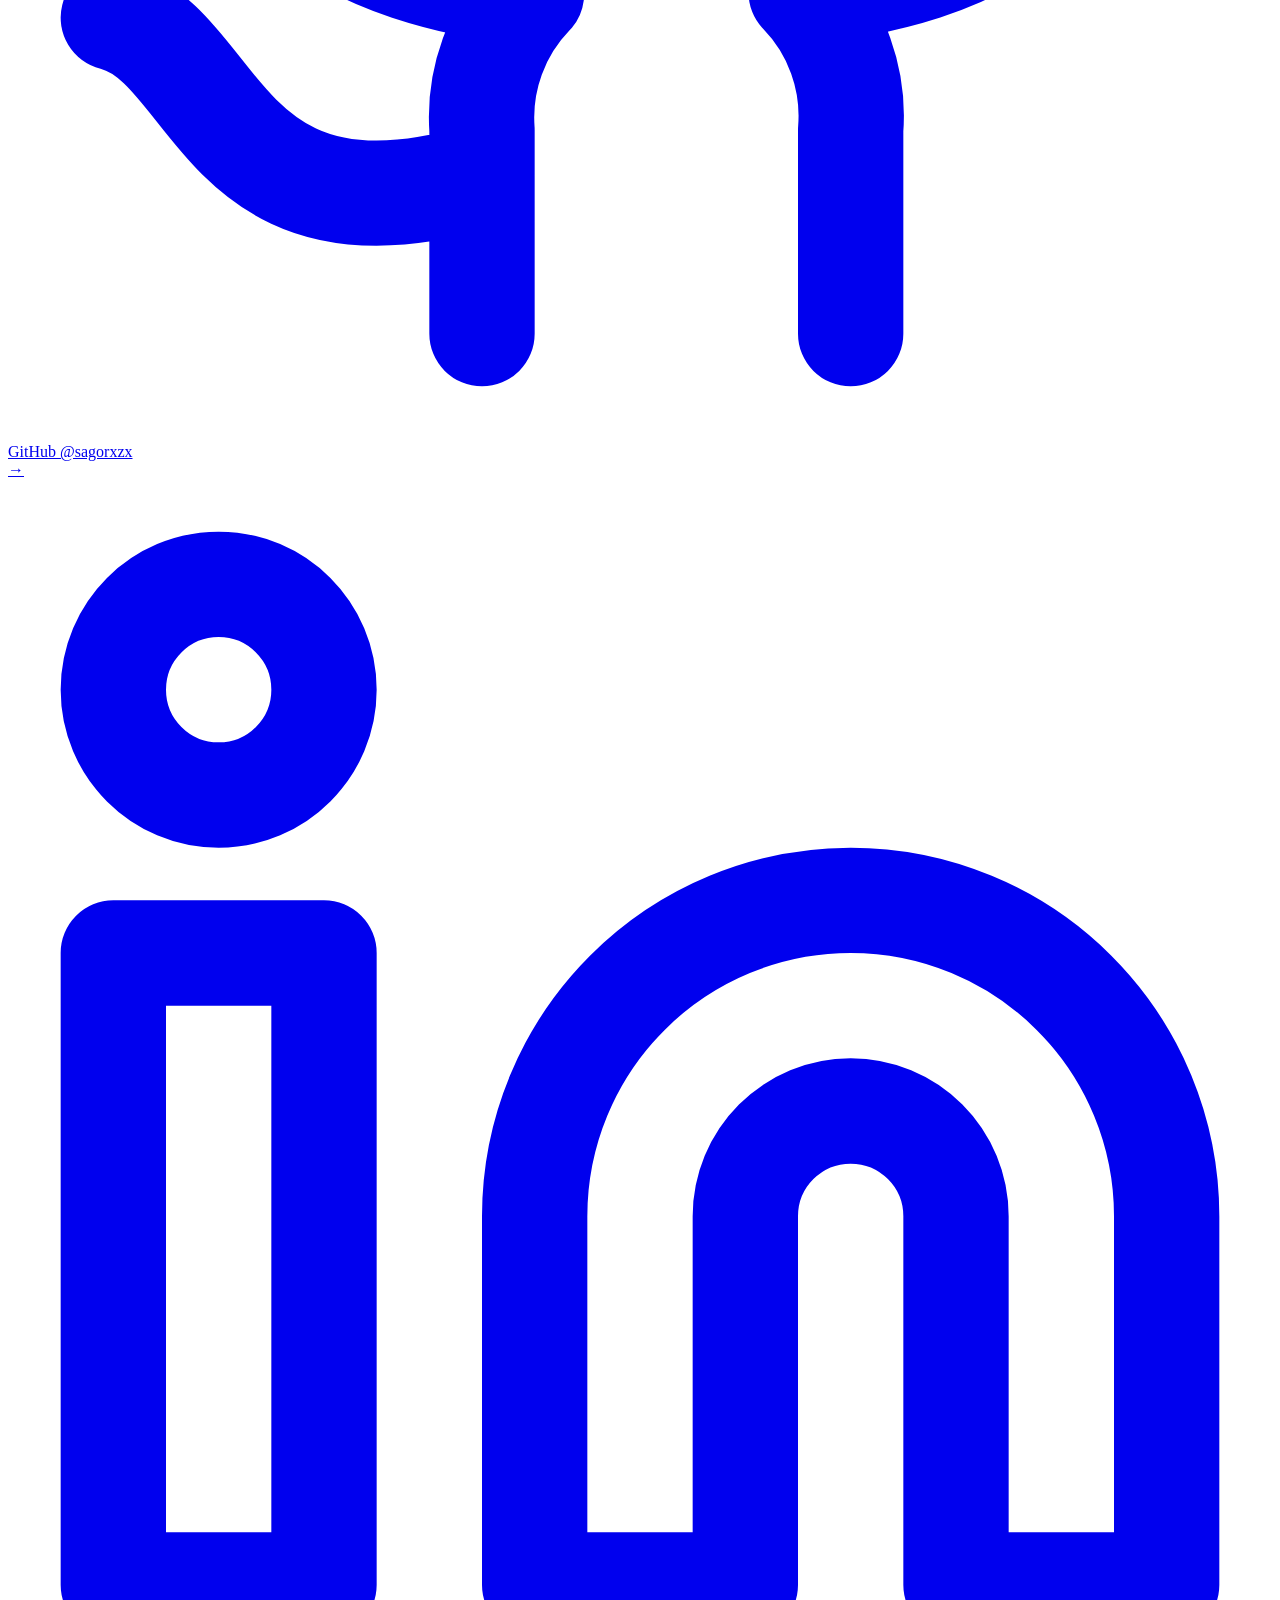
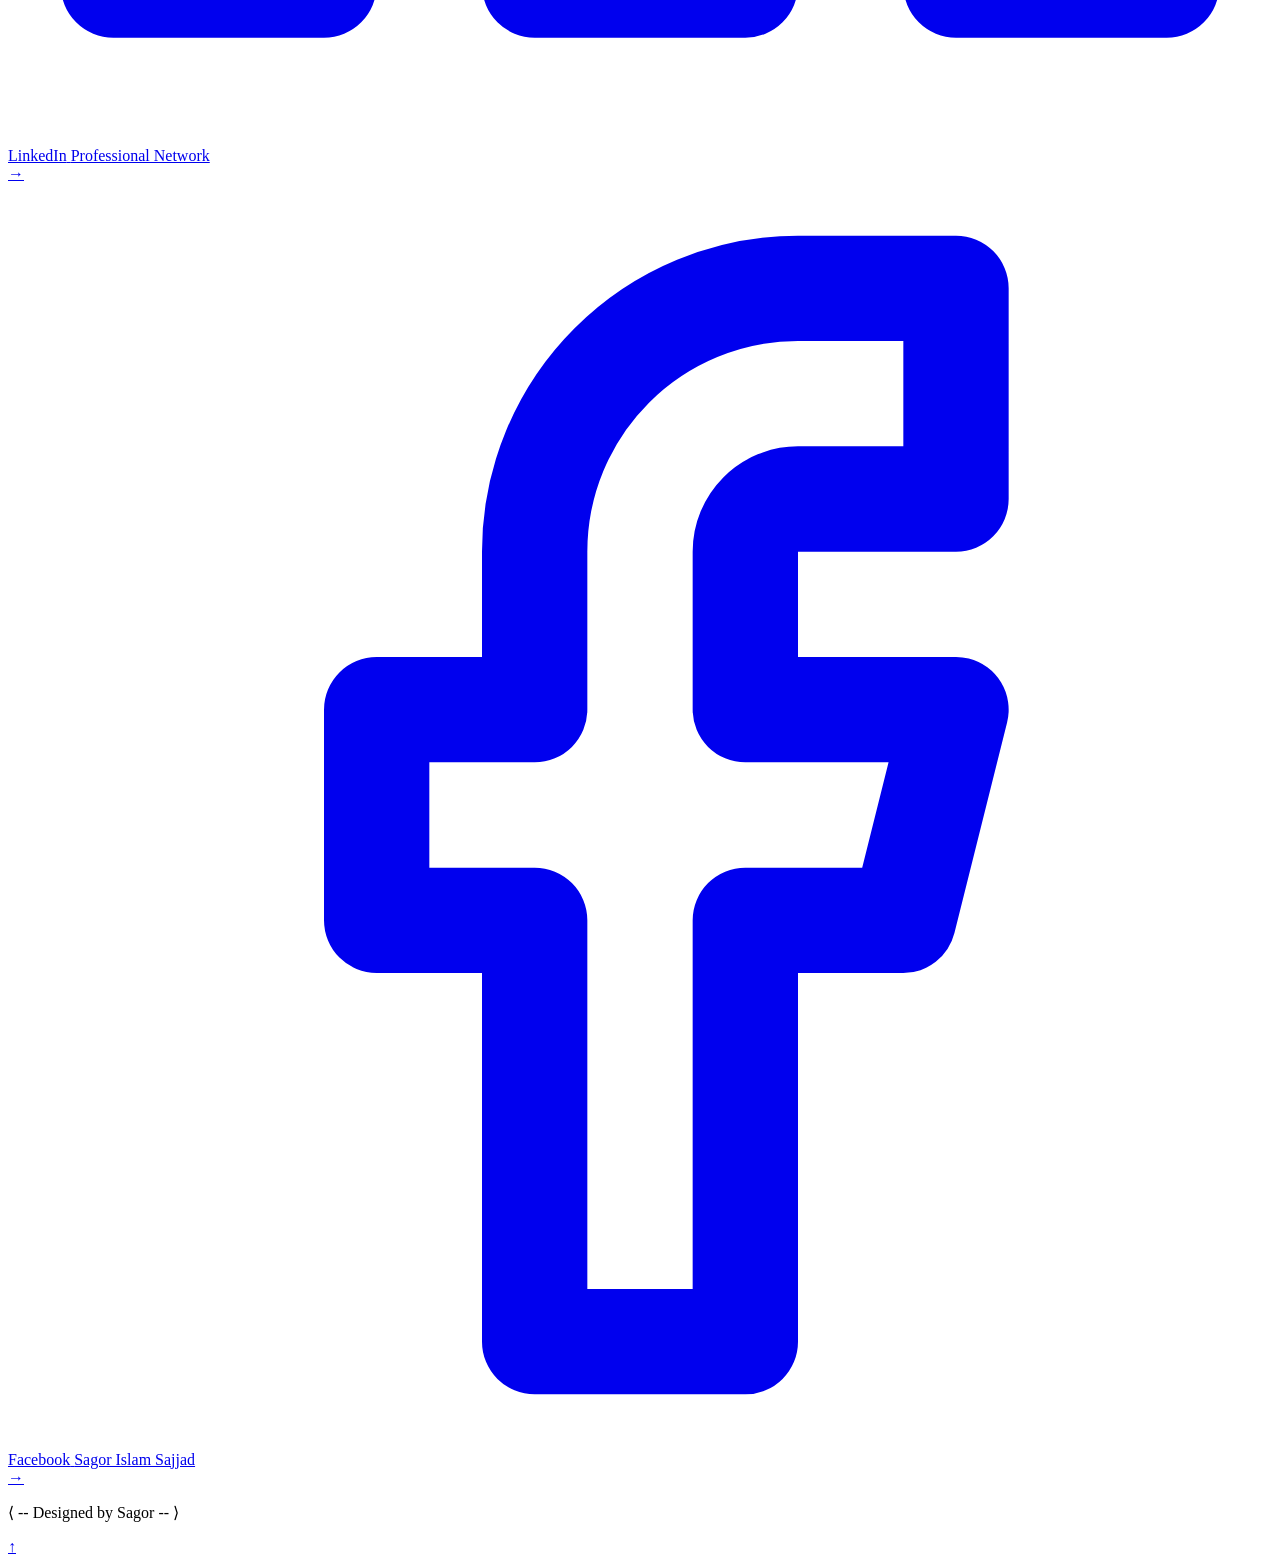
==== commit 0370ad9d: "Add index.html for Sagor's portfolio website This commit adds a new HTML file for Sagor's portfolio," ====
--- a/index.html
+++ b/index.html
@@ -5,1041 +5,8 @@
   <meta name="viewport" content="width=device-width, initial-scale=1.0" />
   <title>Sagor's Portfolio</title>
   
- 
-  <style>
-    /* ===== CSS Reset ===== */
-    * {
-      margin: 0;
-      padding: 0;
-      box-sizing: border-box;
-    }
-
-    /* ===== Root Variables ===== */
-    :root {
-      --primary-color: #3b82f6;
-      --primary-dark: #2563eb;
-      --primary-light: #60a5fa;
-      --secondary-color: #1e293b;
-      --accent-color: #8b5cf6;
-      --bg-color: #f8fafc;
-      --text-color: #334155;
-      --white: #ffffff;
-      --card-bg: #ffffff;
-      --shadow: 0 10px 30px rgba(0,0,0,0.08);
-      --shadow-hover: 0 20px 40px rgba(59, 130, 246, 0.15);
-      --gradient: linear-gradient(135deg, #3b82f6 0%, #8b5cf6 100%);
-      --gradient-reverse: linear-gradient(135deg, #8b5cf6 0%, #3b82f6 100%);
-      --gradient-radial: radial-gradient(circle at 30% 20%, rgba(59, 130, 246, 0.15) 0%, transparent 50%),
-                         radial-gradient(circle at 70% 80%, rgba(139, 92, 246, 0.15) 0%, transparent 50%);
-      --transition: all 0.3s ease;
-    }
-
-    /* ===== Global Styles ===== */
-    html {
-      scroll-behavior: smooth;
-    }
-
-    body {
-      font-family: 'Inter', system-ui, -apple-system, sans-serif;
-      background-color: var(--bg-color);
-      color: var(--text-color);
-      line-height: 1.6;
-      overflow-x: hidden;
-    }
-
-    section {
-      padding: 100px 20px;
-      max-width: 1200px;
-      margin: auto;
-    }
-
-    .section-title {
-      text-align: center;
-      margin-bottom: 60px;
-      position: relative;
-    }
-
-    .section-title h2 {
-      font-size: 2.5rem;
-      color: var(--secondary-color);
-      display: inline-block;
-      font-weight: 700;
-    }
-
-    .section-title h2::after {
-      content: '';
-      position: absolute;
-      width: 80px;
-      height: 4px;
-      background: var(--gradient);
-      bottom: -15px;
-      left: 50%;
-      transform: translateX(-50%);
-      border-radius: 2px;
-    }
-
-    p {
-      margin-top: 10px;
-      color: #64748b;
-    }
-
-    /* ===== Navbar ===== */
-    header {
-      position: fixed;
-      top: 0;
-      width: 100%;
-      background: rgba(255, 255, 255, 0.95);
-      backdrop-filter: blur(10px);
-      box-shadow: 0 2px 20px rgba(0,0,0,0.08);
-      z-index: 1000;
-      transition: var(--transition);
-    }
-
-    header.scrolled {
-      padding: 5px 0;
-      box-shadow: 0 10px 30px rgba(0,0,0,0.1);
-    }
-
-    nav {
-      max-width: 1200px;
-      margin: auto;
-      display: flex;
-      justify-content: space-between;
-      align-items: center;
-      padding: 20px;
-    }
-
-    nav .logo {
-      font-weight: 700;
-      font-size: 1.5rem;
-      background: var(--gradient);
-      -webkit-background-clip: text;
-      -webkit-text-fill-color: transparent;
-      text-decoration: none;
-      display: flex;
-      align-items: center;
-      gap: 8px;
-      transition: var(--transition);
-    }
-
-    nav .logo::before {
-      content: "";
-      font-size: 1.3rem;
-    }
-
-    nav .logo:hover {
-      transform: scale(1.05);
-    }
-
-    nav ul {
-      list-style: none;
-      display: flex;
-      gap: 30px;
-    }
-
-    nav ul li a {
-      text-decoration: none;
-      color: var(--secondary-color);
-      font-weight: 600;
-      font-size: 1rem;
-      padding: 8px 0;
-      position: relative;
-      transition: var(--transition);
-    }
-
-    nav ul li a::after {
-      content: '';
-      position: absolute;
-      width: 0;
-      height: 2px;
-      background: var(--gradient);
-      bottom: 0;
-      left: 0;
-      transition: width 0.3s ease;
-    }
-
-    nav ul li a:hover::after,
-    nav ul li a.active::after {
-      width: 100%;
-    }
-
-    nav ul li a:hover,
-    nav ul li a.active {
-      color: var(--primary-color);
-      transform: translateY(-2px);
-    }
-
-    /* ===== Hero Section - IMPROVED BACKGROUND ===== */
-    .hero {
-      min-height: 100vh;
-      display: flex;
-      flex-direction: column;
-      align-items: center;
-      justify-content: center;
-      position: relative;
-      overflow: hidden;
-      padding-top: 100px;
-      text-align: center;
-      background: linear-gradient(135deg, #f6f9ff 0%, #f0f4ff 100%);
-    }
-
-    .hero::before {
-      content: '';
-      position: absolute;
-      width: 100%;
-      height: 100%;
-      background: var(--gradient-radial);
-      z-index: -1;
-    }
-
-    .hero::after {
-      content: '';
-      position: absolute;
-      top: 0;
-      left: 0;
-      width: 100%;
-      height: 100%;
-      background: 
-        radial-gradient(circle at 20% 30%, rgba(59, 130, 246, 0.08) 0%, transparent 40%),
-        radial-gradient(circle at 80% 70%, rgba(139, 92, 246, 0.08) 0%, transparent 40%),
-        radial-gradient(circle at 40% 80%, rgba(59, 130, 246, 0.05) 0%, transparent 30%),
-        radial-gradient(circle at 60% 20%, rgba(139, 92, 246, 0.05) 0%, transparent 30%);
-      z-index: -1;
-      animation: pulse 8s ease-in-out infinite alternate;
-    }
-
-    @keyframes pulse {
-      0% {
-        opacity: 0.7;
-        transform: scale(1);
-      }
-      100% {
-        opacity: 1;
-        transform: scale(1.05);
-      }
-    }
-
-    .hero-content {
-      max-width: 800px;
-      width: 100%;
-      display: flex;
-      flex-direction: column;
-      align-items: center;
-      padding: 40px 20px;
-      animation: fadeInUp 1s ease;
-      position: relative;
-      z-index: 1;
-    }
-
-    @keyframes fadeInUp {
-      from {
-        opacity: 0;
-        transform: translateY(30px);
-      }
-      to {
-        opacity: 1;
-        transform: translateY(0);
-      }
-    }
-
-    .profile-container {
-      width: 280px;
-      height: 280px;
-      margin: 0 auto 40px;
-      border-radius: 50%;
-      background: var(--gradient);
-      padding: 8px;
-      box-shadow: 
-        0 20px 40px rgba(59, 130, 246, 0.3),
-        0 0 0 15px rgba(255, 255, 255, 0.1),
-        inset 0 0 20px rgba(255, 255, 255, 0.5);
-      animation: float 6s ease-in-out infinite;
-      position: relative;
-      overflow: hidden;
-    }
-
-    .profile-container::before {
-      content: '';
-      position: absolute;
-      top: -50%;
-      left: -50%;
-      width: 200%;
-      height: 200%;
-      background: linear-gradient(
-        45deg,
-        transparent,
-        rgba(255, 255, 255, 0.3),
-        transparent
-      );
-      animation: shine 3s ease-in-out infinite;
-    }
-
-    @keyframes shine {
-      0% {
-        transform: translateX(-100%) translateY(-100%) rotate(45deg);
-      }
-      100% {
-        transform: translateX(100%) translateY(100%) rotate(45deg);
-      }
-    }
-
-    @keyframes float {
-      0%, 100% {
-        transform: translateY(0);
-      }
-      50% {
-        transform: translateY(-20px);
-      }
-    }
-
-    .profile-pic {
-      width: 100%;
-      height: 100%;
-      border-radius: 50%;
-      object-fit: cover;
-      border: 5px solid white;
-      position: relative;
-      z-index: 2;
-    }
-
-    .hero-text {
-      text-align: center;
-    }
-
-    .hero h1 {
-      font-size: 3rem;
-      margin-bottom: 10px;
-      line-height: 1.2;
-      position: relative;
-    }
-
-    .hero .name {
-      background: var(--gradient);
-      -webkit-background-clip: text;
-      -webkit-text-fill-color: transparent;
-      font-weight: 700;
-      position: relative;
-      display: inline-block;
-    }
-
-    .hero .name::after {
-      content: '';
-      position: absolute;
-      bottom: -5px;
-      left: 0;
-      width: 100%;
-      height: 3px;
-      background: var(--gradient);
-      border-radius: 2px;
-      transform: scaleX(0);
-      transition: transform 0.3s ease;
-    }
-
-    .hero h1:hover .name::after {
-      transform: scaleX(1);
-    }
-
-    .hero h3 {
-      font-size: 1.8rem;
-      font-weight: 600;
-      margin-bottom: 20px;
-      color: var(--secondary-color);
-      position: relative;
-      display: inline-block;
-    }
-
-    .hero h3::after {
-      content: '';
-      position: absolute;
-      bottom: -8px;
-      left: 50%;
-      transform: translateX(-50%);
-      width: 60px;
-      height: 2px;
-      background: var(--gradient);
-    }
-
-    .hero p {
-      max-width: 600px;
-      margin: 0 auto 30px;
-      font-size: 1.2rem;
-      line-height: 1.8;
-      color: #64748b;
-      position: relative;
-      padding: 0 20px;
-    }
-
-    .hero-btns {
-      display: flex;
-      gap: 20px;
-      margin-top: 30px;
-      justify-content: center;
-    }
-
-    .btn {
-      display: inline-block;
-      padding: 14px 36px;
-      background: var(--gradient);
-      color: var(--white);
-      border-radius: 50px;
-      text-decoration: none;
-      font-weight: 600;
-      font-size: 1rem;
-      transition: var(--transition);
-      border: none;
-      cursor: pointer;
-      box-shadow: 0 5px 15px rgba(59, 130, 246, 0.3);
-      position: relative;
-      overflow: hidden;
-      z-index: 1;
-    }
-
-    .btn::before {
-      content: '';
-      position: absolute;
-      top: 0;
-      left: 0;
-      width: 100%;
-      height: 100%;
-      background: var(--gradient-reverse);
-      z-index: -1;
-      opacity: 0;
-      transition: opacity 0.3s ease;
-    }
-
-    .btn:hover {
-      transform: translateY(-5px);
-      box-shadow: 0 15px 30px rgba(59, 130, 246, 0.4);
-    }
-
-    .btn:hover::before {
-      opacity: 1;
-    }
-
-    .btn-outline {
-      background: transparent;
-      color: var(--primary-color);
-      border: 2px solid var(--primary-color);
-    }
-
-    .btn-outline:hover {
-      background: var(--gradient);
-      color: white;
-      border-color: transparent;
-    }
-
-    /* ===== Skills Section ===== */
-    .skills-container {
-      display: grid;
-      grid-template-columns: repeat(auto-fit, minmax(300px, 1fr));
-      gap: 30px;
-      margin-top: 40px;
-    }
-
-    .skill-card {
-      background: var(--card-bg);
-      padding: 40px 30px;
-      border-radius: 20px;
-      box-shadow: var(--shadow);
-      transition: var(--transition);
-      text-align: center;
-      border: 1px solid rgba(59, 130, 246, 0.1);
-      position: relative;
-      overflow: hidden;
-    }
-
-    .skill-card::before {
-      content: '';
-      position: absolute;
-      top: 0;
-      left: 0;
-      width: 100%;
-      height: 5px;
-      background: var(--gradient);
-      transform: scaleX(0);
-      transition: transform 0.3s ease;
-      transform-origin: left;
-    }
-
-    .skill-card:hover::before {
-      transform: scaleX(1);
-    }
-
-    .skill-card:hover {
-      transform: translateY(-10px);
-      box-shadow: var(--shadow-hover);
-      border-color: rgba(59, 130, 246, 0.3);
-    }
-
-    .skill-icon {
-      font-size: 3rem;
-      margin-bottom: 20px;
-      display: block;
-      background: var(--gradient);
-      -webkit-background-clip: text;
-      -webkit-text-fill-color: transparent;
-      transition: var(--transition);
-    }
-
-    .skill-card:hover .skill-icon {
-      transform: scale(1.1) rotate(5deg);
-    }
-
-    .skill-card h3 {
-      margin-bottom: 15px;
-      color: var(--secondary-color);
-      transition: var(--transition);
-    }
-
-    .skill-card:hover h3 {
-      color: var(--primary-color);
-    }
-
-    .skill-list {
-      list-style: none;
-      margin-top: 20px;
-    }
-
-    .skill-list li {
-      padding: 12px 0;
-      border-bottom: 1px solid #e2e8f0;
-      color: #64748b;
-      position: relative;
-      padding-left: 25px;
-      transition: var(--transition);
-    }
-
-    .skill-list li:hover {
-      color: var(--primary-color);
-      transform: translateX(5px);
-    }
-
-    .skill-list li:last-child {
-      border-bottom: none;
-    }
-
-    .skill-list li::before {
-      content: "✓";
-      position: absolute;
-      left: 0;
-      color: var(--primary-color);
-      font-weight: bold;
-      transition: var(--transition);
-    }
-
-    .skill-list li:hover::before {
-      transform: scale(1.3);
-    }
-
-    /* ===== Projects Section ===== */
-    .projects-container {
-      display: grid;
-      grid-template-columns: repeat(auto-fill, minmax(350px, 1fr));
-      gap: 30px;
-      margin-top: 40px;
-    }
-
-    .project-card {
-      background: var(--card-bg);
-      border-radius: 20px;
-      overflow: hidden;
-      box-shadow: var(--shadow);
-      transition: var(--transition);
-      border: 1px solid rgba(59, 130, 246, 0.1);
-      position: relative;
-    }
-
-    .project-card::after {
-      content: '';
-      position: absolute;
-      top: 0;
-      left: 0;
-      width: 100%;
-      height: 100%;
-      background: var(--gradient);
-      opacity: 0;
-      transition: opacity 0.3s ease;
-      z-index: 1;
-      pointer-events: none;
-    }
-
-    .project-card:hover::after {
-      opacity: 0.05;
-    }
-
-    .project-card:hover {
-      transform: translateY(-10px);
-      box-shadow: var(--shadow-hover);
-    }
-
-    .project-img {
-      height: 220px;
-      width: 100%;
-      overflow: hidden;
-      position: relative;
-    }
-
-    .project-img::after {
-      content: '';
-      position: absolute;
-      top: 0;
-      left: 0;
-      width: 100%;
-      height: 100%;
-      background: linear-gradient(to bottom, transparent, rgba(0,0,0,0.1));
-      z-index: 1;
-    }
-
-    .project-img img {
-      width: 100%;
-      height: 100%;
-      object-fit: cover;
-      transition: transform 0.5s ease;
-    }
-
-    .project-card:hover .project-img img {
-      transform: scale(1.1);
-    }
-
-    .project-content {
-      padding: 30px;
-      position: relative;
-      z-index: 2;
-    }
-
-    .project-content h3 {
-      margin-bottom: 15px;
-      color: var(--secondary-color);
-      transition: var(--transition);
-    }
-
-    .project-card:hover .project-content h3 {
-      color: var(--primary-color);
-    }
-
-    .project-tags {
-      display: flex;
-      flex-wrap: wrap;
-      gap: 10px;
-      margin: 15px 0;
-    }
-
-    .project-tags span {
-      background: rgba(59, 130, 246, 0.1);
-      color: var(--primary-color);
-      padding: 6px 15px;
-      border-radius: 20px;
-      font-size: 0.9rem;
-      font-weight: 500;
-      transition: var(--transition);
-    }
-
-    .project-tags span:hover {
-      background: rgba(59, 130, 246, 0.2);
-      transform: translateY(-2px);
-    }
-
-    /* ===== Contact Section - Design 4 (Tilt Effect) ===== */
-    .tilt-cards {
-      display: grid;
-      grid-template-columns: repeat(auto-fit, minmax(280px, 1fr));
-      gap: 25px;
-      margin-top: 40px;
-    }
-
-    .contact-link.tilt {
-      display: flex;
-      flex-direction: row;
-      align-items: center;
-      padding: 25px;
-      text-align: left;
-      width: 100%;
-      background: var(--card-bg);
-      border: 1px solid rgba(59, 130, 246, 0.1);
-      border-radius: 20px;
-      transition: all 0.4s cubic-bezier(0.175, 0.885, 0.32, 1.275);
-      perspective: 1000px;
-      position: relative;
-      overflow: hidden;
-      text-decoration: none;
-      color: var(--text-color);
-    }
-
-    .contact-link.tilt::before {
-      content: '';
-      position: absolute;
-      top: 0;
-      left: 0;
-      width: 100%;
-      height: 100%;
-      background: var(--gradient);
-      opacity: 0;
-      transition: opacity 0.3s ease;
-      z-index: 0;
-    }
-
-    .contact-link.tilt:hover {
-      transform: rotateY(10deg) rotateX(5deg) translateY(-10px);
-      box-shadow: 
-        20px 20px 40px rgba(0,0,0,0.1),
-        -10px -10px 30px rgba(255,255,255,0.7);
-      color: white;
-    }
-
-    .contact-link.tilt:hover::before {
-      opacity: 1;
-    }
-
-    .tilt-icon {
-      width: 60px;
-      height: 60px;
-      border-radius: 15px;
-      display: flex;
-      align-items: center;
-      justify-content: center;
-      margin-right: 20px;
-      flex-shrink: 0;
-      transition: all 0.3s ease;
-      position: relative;
-      z-index: 1;
-    }
-
-    .tilt-icon svg {
-      width: 28px;
-      height: 28px;
-      transition: all 0.3s ease;
-    }
-
-    .contact-link.tilt:hover .tilt-icon {
-      transform: scale(1.1) rotate(-5deg);
-      border-radius: 20px;
-      background: rgba(255, 255, 255, 0.2);
-    }
-
-    .contact-link.tilt:hover .tilt-icon svg {
-      color: white;
-    }
-
-    .email-icon {
-      background: linear-gradient(135deg, #EA4335 0%, #FBBC05 100%);
-    }
-
-    .email-icon svg {
-      color: white;
-    }
-
-    .github-icon {
-      background: linear-gradient(135deg, #333 0%, #666 100%);
-    }
-
-    .github-icon svg {
-      color: white;
-    }
-
-    .linkedin-icon {
-      background: linear-gradient(135deg, #0077B5 0%, #00A0DC 100%);
-    }
-
-    .linkedin-icon svg {
-      color: white;
-    }
-
-    .facebook-icon {
-      background: linear-gradient(135deg, #1877F2 0%, #4267B2 100%);
-    }
-
-    .facebook-icon svg {
-      color: white;
-    }
-
-    .tilt-content {
-      flex: 1;
-      position: relative;
-      z-index: 1;
-    }
-
-    .tilt-title {
-      font-weight: 700;
-      font-size: 1.2rem;
-      display: block;
-      margin-bottom: 5px;
-      transition: all 0.3s ease;
-    }
-
-    .tilt-sub {
-      font-size: 0.9rem;
-      color: #64748b;
-      display: block;
-      transition: all 0.3s ease;
-    }
-
-    .contact-link.tilt:hover .tilt-title,
-    .contact-link.tilt:hover .tilt-sub {
-      color: white;
-    }
-
-    .tilt-arrow {
-      font-size: 1.5rem;
-      font-weight: 300;
-      opacity: 0;
-      transform: translateX(-10px);
-      transition: all 0.3s ease;
-      position: relative;
-      z-index: 1;
-    }
-
-    .contact-link.tilt:hover .tilt-arrow {
-      opacity: 1;
-      transform: translateX(0);
-      color: white;
-    }
-
-    /* ===== Footer ===== */
-    footer {
-      text-align: center;
-      padding: 20px 20px;
-      background: var(--secondary-color);
-      color: #cbd5e1;
-      margin-top: 60px;
-      position: relative;
-      overflow: hidden;
-    }
-
-    footer::before {
-      content: '';
-      position: absolute;
-      top: 0;
-      left: 0;
-      right: 0;
-      height: 4px;
-      background: var(--gradient);
-    }
-
-    footer::after {
-      content: '';
-      position: absolute;
-      top: 0;
-      left: 0;
-      width: 100%;
-      height: 100%;
-      background: radial-gradient(circle at 50% 0%, rgba(59, 130, 246, 0.1) 0%, transparent 50%);
-      pointer-events: none;
-    }
-
-    .footer-content {
-      max-width: 600px;
-      margin: 0 auto;
-      position: relative;
-      z-index: 1;
-    }
-
-    .footer-content p {
-      font-size: 1.2rem;
-      margin-bottom: 20px;
-      color: #e2e8f0;
-    }
-
-    .copyright {
-      margin-top: 30px;
-      font-size: 0.9rem;
-      color: #94a3b8;
-      position: relative;
-      padding-top: 20px;
-    }
-
-    .copyright::before {
-      content: '';
-      position: absolute;
-      top: 0;
-      left: 50%;
-      transform: translateX(-50%);
-      width: 100px;
-      height: 2px;
-      background: var(--gradient);
-      opacity: 0.5;
-    }
-
-    /* ===== Scroll Progress Indicator ===== */
-    .scroll-progress {
-      position: fixed;
-      top: 0;
-      left: 0;
-      width: 0%;
-      height: 4px;
-      background: var(--gradient);
-      z-index: 9999;
-      transition: width 0.1s ease;
-    }
-
-    /* ===== Back to Top Button ===== */
-    .back-to-top {
-      position: fixed;
-      bottom: 30px;
-      right: 30px;
-      width: 50px;
-      height: 50px;
-      background: var(--gradient);
-      color: white;
-      border-radius: 50%;
-      display: flex;
-      align-items: center;
-      justify-content: center;
-      text-decoration: none;
-      font-size: 1.5rem;
-      box-shadow: 0 5px 20px rgba(59, 130, 246, 0.3);
-      transition: var(--transition);
-      opacity: 0;
-      visibility: hidden;
-      transform: translateY(20px);
-      z-index: 100;
-    }
-
-    .back-to-top.visible {
-      opacity: 1;
-      visibility: visible;
-      transform: translateY(0);
-    }
-
-    .back-to-top:hover {
-      transform: translateY(-5px);
-      box-shadow: 0 10px 30px rgba(59, 130, 246, 0.4);
-    }
-
-    /* ===== Responsive ===== */
-    @media (max-width: 992px) {
-      .profile-container {
-        width: 250px;
-        height: 250px;
-      }
-      
-      .hero h1 {
-        font-size: 2.8rem;
-      }
-      
-      .section-title h2 {
-        font-size: 2.2rem;
-      }
-    }
-
-    @media (max-width: 768px) {
-      section {
-        padding: 80px 20px;
-      }
-      
-      .hero h1 {
-        font-size: 2.4rem;
-      }
-      
-      .hero h3 {
-        font-size: 1.5rem;
-      }
-      
-      .hero-btns {
-        flex-direction: column;
-        align-items: center;
-        gap: 15px;
-      }
-      
-      .btn {
-        width: 100%;
-        max-width: 250px;
-      }
-      
-      nav ul {
-        gap: 15px;
-      }
-      
-      .projects-container {
-        grid-template-columns: 1fr;
-      }
-      
-      .tilt-cards {
-        grid-template-columns: 1fr;
-        gap: 20px;
-      }
-      
-      .contact-link.tilt {
-        padding: 20px;
-      }
-      
-      .tilt-icon {
-        width: 50px;
-        height: 50px;
-        margin-right: 15px;
-      }
-      
-      .tilt-icon svg {
-        width: 24px;
-        height: 24px;
-      }
-    }
-
-    @media (max-width: 576px) {
-      nav {
-        flex-direction: column;
-        gap: 15px;
-        padding: 15px;
-      }
-      
-      nav ul {
-        flex-wrap: wrap;
-        justify-content: center;
-        gap: 12px;
-      }
-      
-      nav ul li a {
-        font-size: 0.9rem;
-      }
-      
-      .hero h1 {
-        font-size: 2.2rem;
-      }
-      
-      .profile-container {
-        width: 220px;
-        height: 220px;
-      }
-      
-      .skill-card {
-        padding: 30px 20px;
-      }
-      
-      .section-title h2 {
-        font-size: 1.8rem;
-      }
-      
-      .tilt-title {
-        font-size: 1.1rem;
-      }
-      
-      .tilt-sub {
-        font-size: 0.85rem;
-      }
-      
-      .contact-link.tilt {
-        padding: 18px;
-      }
-      
-      .tilt-icon {
-        width: 45px;
-        height: 45px;
-        margin-right: 12px;
-      }
-      
-      .hero p {
-        font-size: 1.1rem;
-        padding: 0 15px;
-      }
-      
-      .back-to-top {
-        bottom: 20px;
-        right: 20px;
-        width: 45px;
-        height: 45px;
-        font-size: 1.3rem;
-      }
-    }
-  </style>
+  <!-- External CSS -->
+  <link rel="stylesheet" href="style.css">
 </head>
 
 <body>
@@ -1053,8 +20,7 @@
        ===================== -->
   <header>
     <nav>
-      <a href="#home" class="logo">
-             🍁 Sagor Islam ⟩⟩</a>
+      <a href="#home" class="logo">🍁 Sagor Islam ⟩⟩</a>
       <ul>
         <li><a href="#home" class="active">Home</a></li>
         <li><a href="#skills">Skills</a></li>
@@ -1077,13 +43,10 @@
       
       <!-- Text Content Below Picture -->
       <div class="hero-text">
-        <h1>Hi, I'm <span class="name">Sagor </span></h1>
-        <h3>App & Web Developer </h3>
-     
-        <p> I am a skilled software and web developer dedicated to building responsive, user-friendly applications and websites. I focus on writing clean, maintainable code paired with elegant, intuitive design.
-        </p>
-        
-              
+        <h1>Hi, I'm <span class="name">Sagor</span></h1>
+        <h3>App & Web Developer</h3>
+        <p>I am a skilled software and web developer dedicated to building responsive, user-friendly applications and websites. I focus on writing clean, maintainable code paired with elegant, intuitive design.</p>
+        
         <!-- Buttons -->
         <div class="hero-btns">
           <a href="#projects" class="btn">View My Projects</a>
@@ -1201,7 +164,7 @@
   </section>
 
   <!-- =====================
-       Contact Section - Design 4
+       Contact Section - Tilt Effect
        ===================== -->
   <section class="contact" id="contact">
     <div class="section-title">
@@ -1210,7 +173,6 @@
     <div class="contact-container">
       <p>Feel free to reach out for collaborations or just to say hello!</p>
       
-      <!-- Tilt Effect Design -->
       <div class="contact-links tilt-cards">
         <!-- Email -->
         <a href="mailto:sagor.xzx.dev@gmail.com" class="contact-link tilt">
@@ -1279,7 +241,7 @@
   <footer>
     <div class="footer-content">
       <div class="copyright">
-        <p> ⟨ -- Designed by Sagor -- ⟩ </p>
+        <p>⟨ -- Designed by Sagor -- ⟩</p>
       </div>
     </div>
   </footer>
@@ -1289,222 +251,7 @@
        ===================== -->
   <a href="#home" class="back-to-top" id="backToTop">↑</a>
 
-  <!-- =====================
-       Internal JavaScript
-       ===================== -->
-  <script>
-    // Navbar scroll effect
-    const header = document.querySelector('header');
-    window.addEventListener('scroll', () => {
-      if (window.scrollY > 100) {
-        header.classList.add('scrolled');
-      } else {
-        header.classList.remove('scrolled');
-      }
-    });
-
-    // Active nav link on scroll
-    const sections = document.querySelectorAll("section");
-    const navLinks = document.querySelectorAll("nav ul li a");
-
-    const updateActiveLink = () => {
-      let current = "";
-      
-      sections.forEach(section => {
-        const sectionTop = section.offsetTop - 150;
-        if (window.pageYOffset >= sectionTop) {
-          current = section.getAttribute("id");
-        }
-      });
-
-      navLinks.forEach(link => {
-        link.classList.remove("active");
-        if (link.getAttribute("href") === "#" + current) {
-          link.classList.add("active");
-        }
-      });
-    };
-
-    window.addEventListener("scroll", updateActiveLink);
-    updateActiveLink(); // Initial call
-
-    // Smooth scrolling for anchor links
-    document.querySelectorAll('a[href^="#"]').forEach(anchor => {
-      anchor.addEventListener('click', function(e) {
-        e.preventDefault();
-        const targetId = this.getAttribute('href');
-        if (targetId === '#') return;
-        
-        const targetElement = document.querySelector(targetId);
-        if (targetElement) {
-          window.scrollTo({
-            top: targetElement.offsetTop - 80,
-            behavior: 'smooth'
-          });
-        }
-      });
-    });
-
-    // Scroll progress indicator
-    const scrollProgress = document.getElementById('scrollProgress');
-    window.addEventListener('scroll', () => {
-      const windowHeight = document.documentElement.scrollHeight - document.documentElement.clientHeight;
-      const scrolled = (window.pageYOffset / windowHeight) * 100;
-      scrollProgress.style.width = scrolled + '%';
-    });
-
-    // Back to top button
-    const backToTopBtn = document.getElementById('backToTop');
-    window.addEventListener('scroll', () => {
-      if (window.pageYOffset > 500) {
-        backToTopBtn.classList.add('visible');
-      } else {
-        backToTopBtn.classList.remove('visible');
-      }
-    });
-
-    // Project cards animation on scroll
-    const observerOptions = {
-      threshold: 0.1,
-      rootMargin: '0px 0px -50px 0px'
-    };
-
-    const observer = new IntersectionObserver((entries) => {
-      entries.forEach(entry => {
-        if (entry.isIntersecting) {
-          entry.target.style.opacity = "1";
-          entry.target.style.transform = "translateY(0)";
-        }
-      });
-    }, observerOptions);
-
-    // Observe project cards
-    document.querySelectorAll('.project-card').forEach(card => {
-      card.style.opacity = "0";
-      card.style.transform = "translateY(30px)";
-      card.style.transition = "opacity 0.5s ease, transform 0.5s ease";
-      observer.observe(card);
-    });
-
-    // Observe skill cards
-    document.querySelectorAll('.skill-card').forEach(card => {
-      card.style.opacity = "0";
-      card.style.transform = "translateY(20px)";
-      card.style.transition = "opacity 0.5s ease 0.2s, transform 0.5s ease 0.2s";
-      observer.observe(card);
-    });
-
-    // Observe contact links
-    document.querySelectorAll('.contact-link.tilt').forEach(link => {
-      link.style.opacity = "0";
-      link.style.transform = "translateY(20px)";
-      link.style.transition = "opacity 0.5s ease 0.4s, transform 0.5s ease 0.4s";
-      observer.observe(link);
-    });
-
-    // Tilt effect for contact cards
-    document.querySelectorAll('.contact-link.tilt').forEach(link => {
-      link.addEventListener('mouseenter', function(e) {
-        const card = this;
-        const cardRect = card.getBoundingClientRect();
-        const x = e.clientX - cardRect.left;
-        const y = e.clientY - cardRect.top;
-        
-        const centerX = cardRect.width / 2;
-        const centerY = cardRect.height / 2;
-        
-        const rotateY = ((x - centerX) / centerX) * 10;
-        const rotateX = ((centerY - y) / centerY) * 5;
-        
-        card.style.transform = `perspective(1000px) rotateX(${rotateX}deg) rotateY(${rotateY}deg) translateY(-10px)`;
-      });
-      
-      link.addEventListener('mousemove', function(e) {
-        const card = this;
-        const cardRect = card.getBoundingClientRect();
-        const x = e.clientX - cardRect.left;
-        const y = e.clientY - cardRect.top;
-        
-        const centerX = cardRect.width / 2;
-        const centerY = cardRect.height / 2;
-        
-        const rotateY = ((x - centerX) / centerX) * 10;
-        const rotateX = ((centerY - y) / centerY) * 5;
-        
-        card.style.transform = `perspective(1000px) rotateX(${rotateX}deg) rotateY(${rotateY}deg) translateY(-10px)`;
-      });
-      
-      link.addEventListener('mouseleave', function() {
-        this.style.transform = 'perspective(1000px) rotateX(0) rotateY(0) translateY(0)';
-      });
-    });
-
-    // Add typing effect to hero text
-    const heroTitle = document.querySelector('.hero h1');
-    const originalText = heroTitle.textContent;
-    heroTitle.textContent = '';
-    
-    let i = 0;
-    const typeWriter = () => {
-      if (i < originalText.length) {
-        heroTitle.textContent += originalText.charAt(i);
-        i++;
-        setTimeout(typeWriter, 100);
-      }
-    };
-    
-    // Start typing effect after page loads
-    window.addEventListener('load', () => {
-      setTimeout(typeWriter, 500);
-    });
-
-    // Skill list item hover effect
-    document.querySelectorAll('.skill-list li').forEach(item => {
-      item.addEventListener('mouseenter', function() {
-        this.style.color = 'var(--primary-color)';
-        this.style.transform = 'translateX(5px)';
-      });
-      
-      item.addEventListener('mouseleave', function() {
-        this.style.color = '';
-        this.style.transform = '';
-      });
-    });
-
-    // Project tag hover effect
-    document.querySelectorAll('.project-tags span').forEach(tag => {
-      tag.addEventListener('mouseenter', function() {
-        this.style.transform = 'translateY(-2px)';
-      });
-      
-      tag.addEventListener('mouseleave', function() {
-        this.style.transform = '';
-      });
-    });
-
-    // Nav link hover effect enhancement
-    document.querySelectorAll('nav ul li a').forEach(link => {
-      link.addEventListener('mouseenter', function() {
-        this.style.transform = 'translateY(-2px)';
-      });
-      
-      link.addEventListener('mouseleave', function() {
-        if (!this.classList.contains('active')) {
-          this.style.transform = '';
-        }
-      });
-    });
-
-    // Button hover sound effect simulation
-    document.querySelectorAll('.btn').forEach(btn => {
-      btn.addEventListener('mouseenter', function() {
-        this.style.transform = 'translateY(-5px) scale(1.05)';
-      });
-      
-      btn.addEventListener('mouseleave', function() {
-        this.style.transform = 'translateY(-5px)';
-      });
-    });
-  </script>
+  <!-- External JavaScript -->
+  <script src="script.js"></script>
 </body>
 </html>
